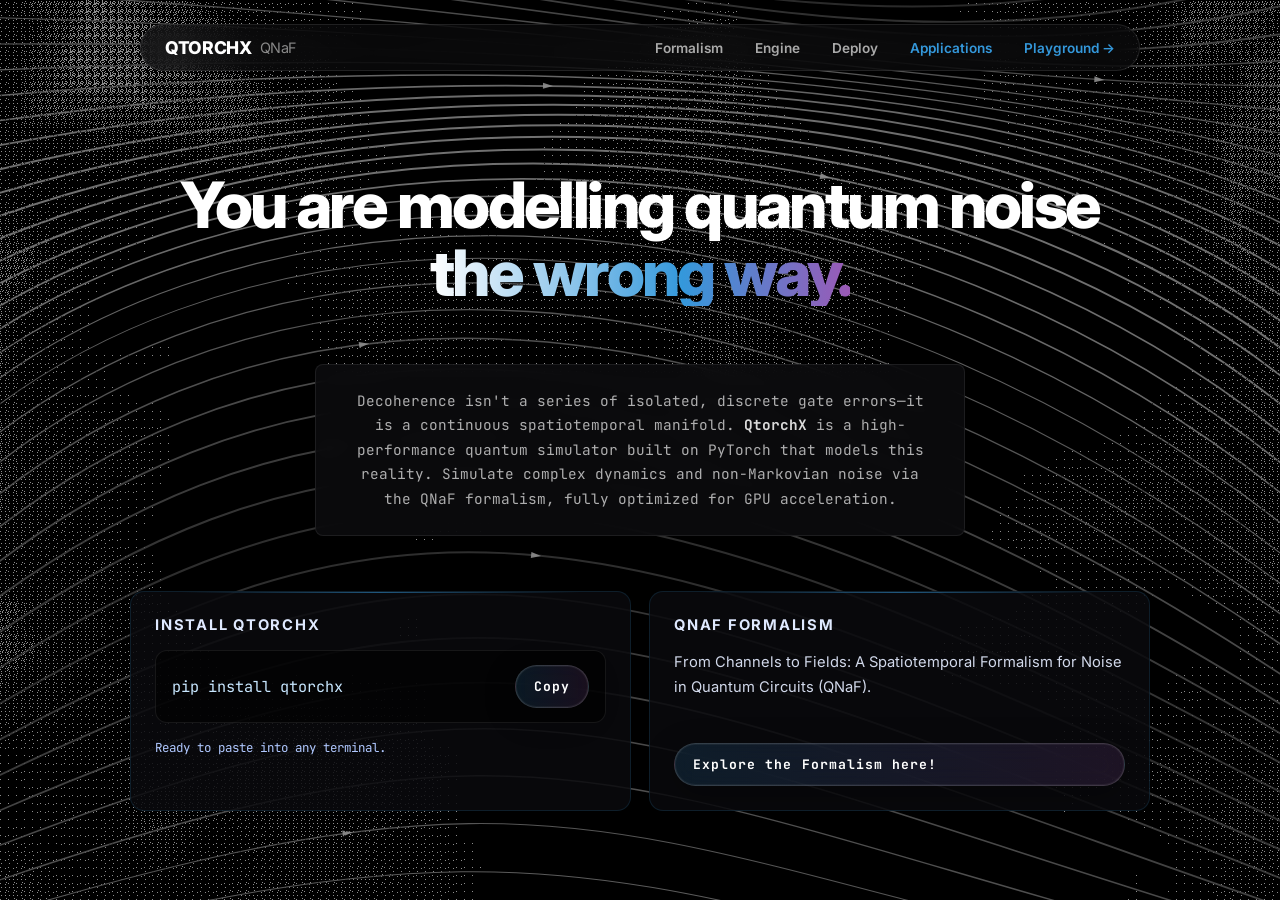
==== static/index.html @ f3872f62 "feat: add real-world applications page and link in navigation" ====
<!DOCTYPE html>
<html lang="en">
<head>
    <meta charset="UTF-8">
    <meta name="viewport" content="width=device-width, initial-scale=1.0">
    <title>QtorchX - The QNaF Engine</title>
    <link href="https://fonts.googleapis.com/css2?family=Inter:wght@400;600;800&family=JetBrains+Mono:wght@400;700&display=swap" rel="stylesheet">
    
    <style>
        *, *::before, *::after { box-sizing: border-box; }
 
        body, html {
            margin: 0; padding: 0;
            background: #000;
            overflow: hidden;
            font-family: 'Inter', sans-serif;
            color: #fff;
        }
 
        #smoke-canvas {
            position: fixed; top: 0; left: 0;
            width: 100vw; height: 100vh;
            z-index: 0; pointer-events: none;
        }
        #field-canvas {
            position: fixed; top: 0; left: 0;
            width: 100vw; height: 100vh;
            z-index: 1; pointer-events: none;
            mix-blend-mode: difference;
        }
        #bg-overlay {
            position: fixed; inset: 0;
            background: rgba(0, 0, 0, 0.45);
            z-index: 2; pointer-events: none;
        }

        /* ── NAVBAR ── */
        .nav-container {
            position: fixed; top: 24px; left: 50%; transform: translateX(-50%);
            z-index: 100; width: 90%; max-width: 1000px;
            display: flex; justify-content: space-between; align-items: center;
            background: rgba(10,10,12,0.6);
            backdrop-filter: blur(12px); -webkit-backdrop-filter: blur(12px);
            border: 1px solid rgba(255,255,255,0.1);
            padding: 12px 24px; border-radius: 50px;
        }
        .brand { font-weight: 800; font-size: 1.1rem; letter-spacing: -0.02em; display: flex; align-items: center; gap: 8px; }
        .brand span { font-weight: 400; color: #888; font-size: 0.9rem; }
        .nav-links { display: flex; gap: 32px; }
        .nav-links a { color: #aaa; text-decoration: none; font-size: 0.85rem; font-weight: 600; transition: color 0.2s; }
        .nav-links a:hover { color: #fff; }
 
        /* ── SNAP SCROLL ── */
        .snap-container {
            position: absolute; top: 0; left: 0;
            width: 100vw; height: 100vh;
            z-index: 10;
            overflow-y: scroll; overflow-x: hidden;
            scroll-snap-type: y mandatory;
            scroll-behavior: smooth;
        }
 
        /* Each section is a hard viewport box — nothing escapes */
        .section {
            width: 100vw;
            height: 100vh;
            scroll-snap-align: start;
            scroll-snap-stop: always;
            display: flex;
            flex-direction: column;
            justify-content: center;
            align-items: center;
            position: relative;
            background: transparent;
            overflow: hidden;
        }
 
        /* ── S1: HERO ── */
        .hero-title {
            font-size: clamp(2.5rem, 5vw, 5.5rem);
            padding: 82px 32px 18px;
            font-weight: 800; letter-spacing: -0.04em; line-height: 1.05;
            text-align: center; margin: 0; z-index: 2;
        }
        .inverse-text { color: #fff; mix-blend-mode: difference; }
        .gradient-text {
            background: linear-gradient(90deg, #fff 0%, #3498db 60%, #9b59b6 100%);
            -webkit-background-clip: text; -webkit-text-fill-color: transparent;
            display: inline-block;
        }
        .hero-subtext {
            font-family: 'JetBrains Mono', monospace;
            color: rgba(255,255,255,0.67);
            max-width: 650px; text-align: center; margin-top: 2.5rem;
            font-size: 0.9rem; line-height: 1.7; z-index: 2;
            background: rgba(12,12,15,0.85);
            backdrop-filter: blur(8px); -webkit-backdrop-filter: blur(8px);
            border: 1px solid rgba(255,255,255,0.08);
            padding: 24px 32px; border-radius: 8px;
        }
        .hero-subtext strong { color: rgba(255, 255, 255, 0.85); font-weight: 700; }

        .hero-grid {
            display: grid;
            grid-template-columns: repeat(2, minmax(0, 1fr));
            gap: 18px;
            width: min(100%, 1020px);
            margin-top: 2.5rem;
        }
        .hero-box {
            background: rgba(10,10,13,0.85);
            border: 1px solid rgba(52,152,219,0.15);
            border-radius: 14px;
            padding: 24px;
            display: flex;
            flex-direction: column;
            gap: 16px;
            min-height: 220px;
            position: relative;
            overflow: hidden;
            transition: border-color 0.4s ease;
        }
        .hero-box:hover {
            border-color: rgba(52,152,219,0.45);
        }
        .hero-box::before {
            content: '';
            position: absolute;
            top: 0; left: 10%; right: 10%; height: 1px;
            background: linear-gradient(90deg, transparent, rgba(52,152,219,0.55), transparent);
        }
        .hero-box-head {
            font-size: 0.92rem;
            font-weight: 700;
            letter-spacing: 0.12em;
            text-transform: uppercase;
            color: #dfe9ff;
            margin: 0;
        }
        .install-box {
            display: flex;
            align-items: center;
            justify-content: space-between;
            gap: 12px;
            background: rgba(0,0,0,0.55);
            border: 1px solid rgba(255,255,255,0.08);
            border-radius: 12px;
            padding: 14px 16px;
        }
        .install-code {
            font-family: 'JetBrains Mono', monospace;
            font-size: 0.95rem;
            color: #c8e7ff;
            overflow-x: auto;
            white-space: nowrap;
        }
        .copy-btn {
            /* The Purple to Blue Glass Base */
            background: linear-gradient(90deg, rgba(52, 152, 219, 0.15), rgba(155, 89, 182, 0.15));
            backdrop-filter: blur(12px);
            -webkit-backdrop-filter: blur(12px);
            
            /* The Glass Edges & Depth */
            border: 1px solid rgba(255, 255, 255, 0.15);
            box-shadow: 0 8px 32px 0 rgba(0, 0, 0, 0.3), inset 0 0 0 1px rgba(255, 255, 255, 0.05);

            /* Typography & Spacing (Kept from your original) */
            color: #fff;
            font-family: 'JetBrains Mono', monospace;
            font-size: 0.82rem;
            font-weight: 700;
            letter-spacing: 0.08em;
            padding: 12px 18px;
            border-radius: 999px;
            cursor: pointer;
            transition: all 0.3s ease; /* Changed to 'all' to animate the glow and border */
        }

        /* The Hover Glow-Up */
        .copy-btn:hover {
            background: linear-gradient(90deg, rgba(52, 152, 219, 0.25), rgba(155, 89, 182, 0.25));
            border-color: rgba(255, 255, 255, 0.3);
            box-shadow: 0 8px 32px 0 rgba(155, 89, 182, 0.2), inset 0 0 0 1px rgba(255, 255, 255, 0.1);
            transform: translateY(-2px);
        }
        
        /* Optional: Active/Click State */
        .copy-btn:active {
            transform: translateY(0px);
            background: linear-gradient(90deg, rgba(52, 152, 219, 0.3), rgba(155, 89, 182, 0.3));
        }
        .copy-feedback {
            font-family: 'JetBrains Mono', monospace;
            font-size: 0.78rem;
            color: #b0c8ff;
            margin: 0;
        }
        .pdf-card-desc {
            color: #d1d8ea;
            line-height: 1.75;
            font-size: 0.92rem;
            margin: 0;
            flex: 1;
        }
        .pdf-card-link {
            /* The Purple to Blue Glass Base */
            background: linear-gradient(90deg, rgba(52, 152, 219, 0.15), rgba(155, 89, 182, 0.15));
            backdrop-filter: blur(12px);
            -webkit-backdrop-filter: blur(12px);
            
            /* The Glass Edges & Depth */
            border: 1px solid rgba(255, 255, 255, 0.15);
            box-shadow: 0 8px 32px 0 rgba(0, 0, 0, 0.3), inset 0 0 0 1px rgba(255, 255, 255, 0.05);

            /* Typography & Spacing (Kept from your original) */
            color: #fff;
            font-family: 'JetBrains Mono', monospace;
            text-decoration: none;
            font-size: 0.82rem;
            font-weight: 700;
            letter-spacing: 0.08em;
            padding: 12px 18px;
            border-radius: 999px;
            cursor: pointer;
            transition: all 0.3s ease; /* Changed to 'all' to animate the glow and border */
        }

        /* The Hover Glow-Up */
        .pdf-card-link:hover {
            background: linear-gradient(90deg, rgba(52, 152, 219, 0.25), rgba(155, 89, 182, 0.25));
            border-color: rgba(255, 255, 255, 0.3);
            box-shadow: 0 8px 32px 0 rgba(155, 89, 182, 0.2), inset 0 0 0 1px rgba(255, 255, 255, 0.1);
            transform: translateY(-2px);
        }
        
        /* Optional: Active/Click State */
        .pdf-card-link:active {
            transform: translateY(0px);
            background: linear-gradient(90deg, rgba(52, 152, 219, 0.3), rgba(155, 89, 182, 0.3));
        }

        @media (max-width: 900px) {
            .hero-grid { grid-template-columns: 1fr; }
            .install-box { flex-direction: column; align-items: stretch; }
            .pdf-card-link{ width: 100%; }
        }

        /* ══════════════════════════════════════════
           S2 LAYOUT — the trick:
 
           .s2-inner fills the entire section height.
           padding-top clears the navbar.
           .arena uses flex:1 + min-height:0 so it
           absorbs all remaining space without ever
           pushing past the section boundary.
        ══════════════════════════════════════════ */
 
        .s2-inner {
            width: 100%;
            height: 100%;              /* fill the section */
            max-width: 1100px;
            padding: 82px 32px 18px;  /* top = navbar(72px) + gap */
 
            display: flex;
            flex-direction: column;
            align-items: center;
            min-height: 0;             /* allow inner flex children to compress */
            z-index: 2;
        }
 
        /* Header text — fixed, never grows */
        .s2-kicker {
            font-family: 'JetBrains Mono', monospace;
            font-size: 0.67rem; letter-spacing: 0.18em;
            text-transform: uppercase; color: #777;
            margin-bottom: 7px; text-align: center;
            flex-shrink: 0;
        }
        .s2-title {
            font-size: clamp(1.45rem, 2.5vw, 2.4rem);
            font-weight: 800; letter-spacing: -0.04em; line-height: 1.0;
            text-align: center; margin: 0 0 7px;
            flex-shrink: 0;
        }
        .s2-title .dim   { color: #fff; }
        .s2-title .accent {
            background: linear-gradient(90deg, #e74c3c, #c0392b);
            -webkit-background-clip: text; -webkit-text-fill-color: transparent;
        }
        .s2-sub {
            font-family: 'JetBrains Mono', monospace;
            font-size: 0.73rem; color: #bbb;
            max-width: 500px; line-height: 1.6;
            text-align: center; margin-bottom: 10px;
            flex-shrink: 0;
        }
        .s2-sub strong { color: #ccc; }
 
        .s2-divider {
            width: 1px; height: 16px;
            background: linear-gradient(to bottom, transparent, #2a2a2a, transparent);
            margin-bottom: 10px;
            flex-shrink: 0;
        }
 
        /* Arena absorbs all remaining vertical space */
        .arena {
            display: grid;
            grid-template-columns: 1fr 42px 1fr;
            width: 100%;
            flex: 1;        /* grow to fill */
            min-height: 0;  /* shrink below content if needed */
            align-items: stretch;
        }
 
        /* Cards fill arena height, clip internally */
        .card {
            border-radius: 14px;
            padding: 18px 22px 16px;
            display: flex;
            flex-direction: column;
            position: relative;
            overflow: hidden;
            min-height: 0;
            background: rgba(10,10,13,0.85);
            transition: border-color 0.4s ease;
        }
        .card::before {
            content: '';
            position: absolute;
            top: 0; left: 10%; right: 10%; height: 1px;
        }
        .card-legacy { border: 1px solid rgba(231,76,60,0.15); }
        .card-legacy::before { background: linear-gradient(90deg,transparent,rgba(231,76,60,0.5),transparent); }
        .card-legacy:hover { border-color: rgba(231,76,60,0.4); }
        .card-qtorch { border: 1px solid rgba(52,152,219,0.15); }
        .card-qtorch::before { background: linear-gradient(90deg,transparent,rgba(52,152,219,0.55),transparent); }
        .card-qtorch:hover { border-color: rgba(52,152,219,0.45); }
 
        .card-tag {
            font-family: 'JetBrains Mono', monospace;
            font-size: 0.62rem; letter-spacing: 0.14em;
            text-transform: uppercase; margin-bottom: 5px;
            flex-shrink: 0;
        }
        .tag-red  { color: #e74c3c; }
        .tag-blue { color: #3498db; }
 
        .card-title {
            font-size: 1.2rem; font-weight: 700;
            letter-spacing: -0.03em; line-height: 1.1;
            margin-bottom: 8px;
            flex-shrink: 0;
        }
        .title-red {
            background: linear-gradient(110deg, #fff 0%, #e74c3c 55%, #90160a 100%);
            -webkit-background-clip: text; -webkit-text-fill-color: transparent; display: block;
        }
        .title-blue {
            background: linear-gradient(110deg, #fff 0%, #3498db 55%, #9b59b6 100%);
            -webkit-background-clip: text; -webkit-text-fill-color: transparent; display: block;
        }
 
        /* Description: grows to push vis to bottom, clips rather than overflows card */
        .card-desc {
            font-size: 0.79rem; color: #999; line-height: 1.65;
            margin-bottom: 12px;
            flex: 1;
            min-height: 0;
            overflow: hidden;
        }
        .card-desc strong { color: #ccc; font-weight: 600; }
 
        /* Vis stage: always 108px, never grows */
        .vis-stage {
            position: relative;
            width: 100%; height: 108px;
            background: #050507;
            border: 1px solid rgba(255,255,255,0.06);
            border-radius: 8px;
            overflow: hidden;
            flex-shrink: 0;
        }
 
        /* Gate viz */
        .gate-track {
            position: absolute; top: 50%; left: 0; right: 0;
            height: 1px; background: rgba(255,255,255,0.1);
            transform: translateY(-50%);
        }
        .gate-row { position: absolute; inset: 0; display: flex; align-items: center; }
        .gate-group {
            flex: 1; display: flex; align-items: center;
            justify-content: center; position: relative; height: 100%;
        }
        .gate-sq {
            width: 16px; height: 16px;
            border: 1px solid rgba(255,255,255,0.15); border-radius: 3px;
            position: absolute; top: 50%; transform: translateY(-50%);
            display: flex; align-items: center; justify-content: center;
        }
        .gate-sq span {
            font-family: 'JetBrains Mono', monospace;
            font-size: 7px; color: rgba(255,255,255,0.3);
        }
        .noise-spike {
            position: absolute; width: 2px; border-radius: 1px;
            background: #e74c3c; top: 50%; left: 50%;
            transform: translateX(-50%) translateY(-50%);
            opacity: 0; height: 0;
        }
        .error-burst {
            position: absolute; width: 32px; height: 32px;
            border-radius: 50%; border: 1px solid rgba(231,76,60,0.65);
            top: 50%; left: 50%;
            transform: translate(-50%,-50%) scale(0); opacity: 0;
        }
        .vis-label {
            position: absolute; bottom: 7px; right: 9px;
            font-family: 'JetBrains Mono', monospace;
            font-size: 0.6rem; letter-spacing: 0.08em;
        }
        .vis-label-red  { color: rgba(231,76,60,0.4); }
        .vis-label-blue { color: rgba(52,152,219,0.45); }
        #phi-canvas { position: absolute; inset: 0; width: 100%; height: 100%; }
 
        /* VS column */
        .vs-col {
            display: flex; flex-direction: column;
            align-items: center; justify-content: center;
            gap: 12px; padding: 0 4px;
        }
        .vs-line {
            width: 1px; flex: 1;
            background: linear-gradient(to bottom,transparent,#222 30%,#222 70%,transparent);
        }
        .vs-badge {
            font-family: 'JetBrains Mono', monospace;
            font-size: 0.58rem; color: #323232; letter-spacing: 0.1em;
            writing-mode: vertical-lr; transform: rotate(180deg);
        }
 
        /* Stat row — fixed, shrinks nothing above it */
        .stat-row {
            display: grid; grid-template-columns: repeat(3,1fr);
            gap: 9px; width: 100%; margin-top: 9px;
            flex-shrink: 0;
        }
        .stat-card {
            background: rgba(10,10,13,0.55);
            border: 1px solid rgba(255,255,255,0.05);
            border-radius: 10px; padding: 11px 14px;
            display: flex; flex-direction: column; gap: 3px;
            transition: border-color 0.3s;
        }
        .stat-card:hover { border-color: rgba(255,255,255,0.1); }
        .stat-label {
            font-family: 'JetBrains Mono', monospace;
            font-size: 0.58rem; letter-spacing: 0.1em;
            color: #aaa; text-transform: uppercase;
        }
        .stat-value {
            font-size: 0.95rem; font-weight: 800; letter-spacing: -0.03em;
            background: linear-gradient(90deg,#fff 0%,#3498db 100%);
            -webkit-background-clip: text; -webkit-text-fill-color: transparent;
        }
        .stat-note { font-size: 0.68rem; color: #bbb; line-height: 1.45; }
 
        /* ── S3 / S4 SHARED INNER ── */
        .s3-inner, .s4-inner {
            width: 100%; height: 100%; max-width: 1100px;
            padding: 82px 32px 18px;
            display: flex; flex-direction: column; align-items: center;
            min-height: 0; z-index: 2;
        }

        /* ── S3: CHANNEL GRID ── */
        .channel-grid {
            display: grid; grid-template-columns: repeat(3,1fr);
            gap: 8px; width: 100%; flex: 1; min-height: 0; align-items: stretch;
        }
        .ch-card {
            border-radius: 12px; padding: 14px 16px;
            display: flex; flex-direction: column;
            position: relative; overflow: hidden; min-height: 0;
            background: rgba(10,10,13,0.85); transition: border-color 0.35s;
        }
        .ch-card::before {
            content: ''; position: absolute;
            top: 0; left: 10%; right: 10%; height: 1px;
        }
        .ch-0 { border: 1px solid rgba(52,152,219,0.18); }
        .ch-0::before { background: linear-gradient(90deg,transparent,rgba(52,152,219,0.5),transparent); }
        .ch-0:hover { border-color: rgba(52,152,219,0.4); }
        .ch-1 { border: 1px solid rgba(52,152,219,0.1); }
        .ch-1::before { background: linear-gradient(90deg,transparent,rgba(52,152,219,0.25),transparent); }
        .ch-1:hover { border-color: rgba(52,152,219,0.28); }
        .ch-2 { border: 1px solid rgba(231,76,60,0.15); }
        .ch-2::before { background: linear-gradient(90deg,transparent,rgba(231,76,60,0.4),transparent); }
        .ch-2:hover { border-color: rgba(231,76,60,0.38); }
        .ch-3 { border: 1px solid rgba(155,89,182,0.15); }
        .ch-3::before { background: linear-gradient(90deg,transparent,rgba(155,89,182,0.4),transparent); }
        .ch-3:hover { border-color: rgba(155,89,182,0.38); }
        .ch-4 { border: 1px solid rgba(46,204,113,0.12); }
        .ch-4::before { background: linear-gradient(90deg,transparent,rgba(46,204,113,0.35),transparent); }
        .ch-4:hover { border-color: rgba(46,204,113,0.32); }
        .ch-5 { border: 1px solid rgba(255,255,255,0.07); }
        .ch-5::before { background: linear-gradient(90deg,transparent,rgba(255,255,255,0.15),transparent); }
        .ch-5:hover { border-color: rgba(255,255,255,0.14); }

        .ch-idx {
            font-family: 'JetBrains Mono', monospace;
            font-size: 0.58rem; letter-spacing: 0.1em;
            text-transform: uppercase; margin-bottom: 4px; flex-shrink: 0;
        }
        .ch-name {
            font-size: 1.0rem; font-weight: 700;
            letter-spacing: -0.03em; line-height: 1.1;
            margin-bottom: 5px; flex-shrink: 0;
        }
        .ch-eq {
            font-family: 'JetBrains Mono', monospace;
            font-size: 0.62rem; color: #bbb; margin-bottom: 6px; flex-shrink: 0;
        }
        .ch-desc {
            font-size: 0.72rem; color: #999; line-height: 1.6;
            flex: 1; min-height: 0; overflow: hidden;
        }
        .ch-desc strong { color: #ccc; }

        /* ── S4: DEPLOY SPLIT ── */
        .deploy-split {
            display: grid; grid-template-columns: 1fr 1fr;
            gap: 10px; width: 100%; flex: 1; min-height: 0;
        }
        .deploy-card {
            border-radius: 14px; padding: 18px 22px 16px;
            display: flex; flex-direction: column;
            position: relative; overflow: hidden; min-height: 0;
            background: rgba(10,10,13,0.85);
        }
        .deploy-card::before {
            content: ''; position: absolute;
            top: 0; left: 10%; right: 10%; height: 1px;
        }
        .deploy-card-code { border: 1px solid rgba(52,152,219,0.15); }
        .deploy-card-code::before { background: linear-gradient(90deg,transparent,rgba(52,152,219,0.5),transparent); }
        .deploy-card-bench { border: 1px solid rgba(155,89,182,0.15); }
        .deploy-card-bench::before { background: linear-gradient(90deg,transparent,rgba(155,89,182,0.45),transparent); }

        .code-pre {
            flex: 1; min-height: 0; overflow-y: auto;
            background: rgba(0,0,0,0.55);
            border: 1px solid rgba(255,255,255,0.06);
            border-radius: 8px; margin: 0;
            font-family: 'JetBrains Mono', monospace;
            font-size: 0.68rem; line-height: 1.85;
            padding: 12px 16px; color: #aaa;
            scrollbar-width: thin; scrollbar-color: #222 transparent;
        }
        .c-kw  { color: #e74c3c; }
        .c-fn  { color: #3498db; }
        .c-str { color: #2ecc71; }
        .c-cmt { color: #666; font-style: italic; }
        .c-num { color: #9b59b6; }

        .bench-table {
            flex: 1; min-height: 0; overflow: hidden;
            display: flex; flex-direction: column; gap: 0;
        }
        .bench-header, .bench-row {
            display: grid;
            grid-template-columns: 1.4fr 0.9fr 0.9fr 0.9fr;
            padding: 6px 2px; align-items: center;
        }
        .bench-header { border-bottom: 1px solid rgba(255,255,255,0.1); margin-bottom: 2px; }
        .bench-header span {
            font-family: 'JetBrains Mono', monospace;
            font-size: 0.56rem; color: #777;
            letter-spacing: 0.08em; text-transform: uppercase;
        }
        .bench-row { border-bottom: 1px solid rgba(255,255,255,0.04); }
        .bench-row span { font-family: 'JetBrains Mono', monospace; font-size: 0.7rem; color: #888; }
        .bench-row .bcircuit { color: #888; font-weight: 700; }
        .bench-row .bpass { color: #2ecc71; }
        .bench-row .bfail { color: #e74c3c; }
        .bench-row .tvdpass { color: #3498db; }
        .bench-row .tvdfail { color: #e74c3c; }
        .bench-note {
            font-family: 'JetBrains Mono', monospace;
            font-size: 0.62rem; color: #666; margin-top: 6px; line-height: 1.6; flex-shrink: 0;
        }
        .bench-note strong { color: #999; }

        .stat-card-cta {
            background: rgba(52,152,219,0.06) !important;
            border: 1px solid rgba(52,152,219,0.2) !important;
            text-decoration: none; cursor: pointer;
        }
        .stat-card-cta:hover {
            border-color: rgba(52,152,219,0.45) !important;
            background: rgba(52,152,219,0.12) !important;
        }
        .stat-arrow {
            font-size: 0.95rem; font-weight: 800; letter-spacing: -0.03em; color: #3498db;
        }

        /* Keyframes */
        @keyframes spikeAnim {
            0%   { opacity:0; height:0; }
            10%  { opacity:1; height:34px; }
            35%  { opacity:.8; height:26px; }
            55%  { opacity:1; height:38px; }
            70%  { opacity:0; height:0; }
            100% { opacity:0; }
        }
        @keyframes burstAnim {
            0%   { opacity:0; transform:translate(-50%,-50%) scale(0); }
            20%  { opacity:.85; transform:translate(-50%,-50%) scale(1); }
            70%  { opacity:0; transform:translate(-50%,-50%) scale(2.2); }
            100% { opacity:0; transform:translate(-50%,-50%) scale(2.2); }
        }
    </style>
</head>
<body>

    <canvas id="smoke-canvas"></canvas>
    <canvas id="field-canvas"></canvas>
    <div id="bg-overlay"></div>

    <div class="nav-container">
        <div class="brand">QTORCHX <span>QNaF</span></div>
        <div class="nav-links">
            <a href="#formalism">Formalism</a>
            <a href="#engine">Engine</a>
            <a href="#deploy">Deploy</a>
            <a href="real-world-applications.html" style="color:#3498db;">Applications</a>
            <a href="playground.html" style="color:#3498db;">Playground →</a>
        </div>
    </div>

    <div class="snap-container" id="scroll-container">
        
        <!-- ══ SECTION 1: HERO ══ -->
        <section class="section" id="hero">
            <h1 class="hero-title">
                <span class="inverse-text">You are modelling quantum noise</span><br>
                <span class="gradient-text">the wrong way.</span>
            </h1>
            <p class="hero-subtext">
    Decoherence isn't a series of isolated, discrete gate errors—it is a continuous spatiotemporal manifold. <strong>QtorchX</strong> is a high-performance quantum simulator built on PyTorch that models this reality. Simulate complex dynamics and non-Markovian noise via the QNaF formalism, fully optimized for GPU acceleration.
</p>
            <div class="hero-grid">
                <div class="hero-box">
                    <p class="hero-box-head">Install QtorchX</p>
                    <div class="install-box">
                        <code class="install-code" id="install-command">pip install qtorchx</code>
                        <button type="button" class="copy-btn" id="copy-install">Copy</button>
                    </div>
                    <p class="copy-feedback" id="copy-feedback">Ready to paste into any terminal.</p>
                </div>
                <div class="hero-box">
                    <p class="hero-box-head">QNaF Formalism</p>
                    <p class="pdf-card-desc">From Channels to Fields: A Spatiotemporal Formalism for Noise in Quantum Circuits (QNaF).</p>
                    <a class="pdf-card-link" href="https://zenodo.org/records/19184276" target="_blank" rel="noreferrer noopener">Explore the Formalism here!</a></div>
            </div>
        </section>

        <!-- ══ SECTION 2: REIMAGINED ══ -->
        <section class="section" id="formalism">
            <div class="s2-inner">
                <h2 class="s2-title">
                    <span class="dim">The limits of</span>
                    <span class="accent"> Discrete Injection.</span>
                </h2>
                <p class="s2-sub">
                    Standard engines treat decoherence as isolated gate errors.<br>
                    Real hardware experiences <strong>continuous, spatially-correlated noise</strong>.
                </p>

                <div class="s2-divider"></div>

                <div class="arena">

                    <!-- LEFT: Legacy -->
                    <div class="card card-legacy">
                        <p class="card-tag tag-red">Standard Model — IBM / Cirq</p>
                        <h3 class="card-title title-red">Markovian<br>Overlays</h3>
                        <p class="card-desc">
                            Noise is injected as <strong>discrete Gaussian depolarizing channels</strong> after gate execution.
                            Qubits are assumed independent — real spatial crosstalk and memory effects go unmodeled.
                            Each error event is a random, atomistic jolt, disconnected from its neighbors.
                        </p>
                        <div class="vis-stage" id="vis-legacy">
                            <div class="gate-track"></div>
                            <div class="gate-row" id="gate-row"></div>
                            <p class="vis-label vis-label-red">P(ε) ~ 𝒩(0, σ²)</p>
                        </div>
                    </div>

                    <!-- CENTER: VS -->
                    <div class="vs-col">
                        <div class="vs-line"></div>
                        <span class="vs-badge">VS</span>
                        <div class="vs-line"></div>
                    </div>

                    <!-- RIGHT: QtorchX -->
                    <div class="card card-qtorch">
                        <p class="card-tag tag-blue">QtorchX Formalism — QNaF</p>
                        <h3 class="card-title"><span class="title-blue">Spatiotemporal<br>Φ-Fields</span></h3>
                        <p class="card-desc">
                            QNaF maps the circuit into a <strong>continuous differentiable latent field Φ(x,t)</strong>.
                            Noise propagates fluidly across the tensor network via GPU-accelerated SDEs, naturally
                            modeling non-Markovian memory and spatially correlated cross-qubit errors.
                        </p>
                        <div class="vis-stage" id="vis-qtorch">
                            <canvas id="phi-canvas"></canvas>
                            <p class="vis-label vis-label-blue">Φ(x,t) ∈ ℝᵈ — SDE</p>
                        </div>
                    </div>

                </div><!-- /arena -->

                <!-- Stat row -->
                <div class="stat-row">
                    <div class="stat-card">
                        <p class="stat-label">Noise Correlation</p>
                        <p class="stat-value">Spatial</p>
                        <p class="stat-note">Cross-qubit interactions propagate via field topology, not Lindblad operators.</p>
                    </div>
                    <div class="stat-card">
                        <p class="stat-label">Memory Horizon</p>
                        <p class="stat-value">Non-Markovian</p>
                        <p class="stat-note">Historical bath states influence future evolution — no memoryless assumption.</p>
                    </div>
                    <div class="stat-card">
                        <p class="stat-label">Differentiability</p>
                        <p class="stat-value">End-to-End</p>
                        <p class="stat-note">Φ-field is fully differentiable — gradients flow through noise during training.</p>
                    </div>
                </div>

            </div>
        </section>

        <!-- ══ SECTION 3: ENGINE ══ -->
        <section class="section" id="engine">
            <div class="s3-inner">
<h2 class="s2-title">
    <span class="dim">The Φ-Field</span>
    <span style="background:linear-gradient(90deg,#3498db,#9b59b6);-webkit-background-clip:text;-webkit-text-fill-color:transparent;display:inline-block;"> Manifold.</span>
</h2>
<p class="s2-sub">
    QNaF decomposes decoherence into <strong>six coupled latent channels</strong> Φ ∈ ℝ⁶, each encoding a distinct physical mechanism. Field activity percentages from empirical decomposition.
</p>

<div class="s2-divider"></div>

<div class="channel-grid">

    <!-- Φ₁ — Memory (dominant: 59.7%) -->
    <div class="ch-card ch-0" style="border-color:rgba(52,152,219,0.3);">
        <div style="display:flex;justify-content:space-between;align-items:center;margin-bottom:4px;">
            <p class="ch-idx tag-blue" style="margin:0;">Φ₀ — Memory</p>
            <span style="font-family:'JetBrains Mono',monospace;font-size:0.6rem;color:#3498db;background:rgba(52,152,219,0.1);border:1px solid rgba(52,152,219,0.25);padding:2px 7px;border-radius:99px;">59.7%</span>
        </div>
        <div style="height:2px;background:rgba(255,255,255,0.06);border-radius:1px;margin-bottom:8px;flex-shrink:0;">
            <div style="height:100%;width:59.7%;background:linear-gradient(90deg,#3498db,#9b59b6);border-radius:1px;"></div>
        </div>
        <h3 class="ch-name"><span style="background:linear-gradient(110deg,#fff 0%,#3498db 80%);-webkit-background-clip:text;-webkit-text-fill-color:transparent;">Non-Markovian<br>Persistence</span></h3>
        <p class="ch-eq">Each qubit carries forward a decaying fraction of its own noise history into the next timestep.</p>
    </div>

    <!-- Φ₂ — Spatial Diffusion (16.5%) -->
    <div class="ch-card ch-1">
        <div style="display:flex;justify-content:space-between;align-items:center;margin-bottom:4px;">
            <p class="ch-idx tag-blue" style="margin:0;">Φ₁ — Diffusion</p>
            <span style="font-family:'JetBrains Mono',monospace;font-size:0.6rem;color:#3498db;background:rgba(52,152,219,0.07);border:1px solid rgba(52,152,219,0.18);padding:2px 7px;border-radius:99px;">16.5%</span>
        </div>
        <div style="height:2px;background:rgba(255,255,255,0.06);border-radius:1px;margin-bottom:8px;flex-shrink:0;">
            <div style="height:100%;width:16.5%;background:linear-gradient(90deg,#3498db,#5dade2);border-radius:1px;"></div>
        </div>
        <h3 class="ch-name"><span style="background:linear-gradient(110deg,#fff 0%,#3498db 80%);-webkit-background-clip:text;-webkit-text-fill-color:transparent;">Spatial<br>Diffusion</span></h3>
        <p class="ch-eq">High field activity on one qubit leaks into its neighbours through the hardware coupling graph.</p> </div>

    <!-- Φ₃ — Disturbance Propagation (13.6%) -->
    <div class="ch-card ch-2">
        <div style="display:flex;justify-content:space-between;align-items:center;margin-bottom:4px;">
            <p class="ch-idx tag-red" style="margin:0;">Φ₂ — Disturbance</p>
            <span style="font-family:'JetBrains Mono',monospace;font-size:0.6rem;color:#e74c3c;background:rgba(231,76,60,0.07);border:1px solid rgba(231,76,60,0.2);padding:2px 7px;border-radius:99px;">13.6%</span>
        </div>
        <div style="height:2px;background:rgba(255,255,255,0.06);border-radius:1px;margin-bottom:8px;flex-shrink:0;">
            <div style="height:100%;width:13.6%;background:linear-gradient(90deg,#e74c3c,#c0392b);border-radius:1px;"></div>
        </div>
        <h3 class="ch-name"><span style="background:linear-gradient(110deg,#fff 0%,#e74c3c 80%);-webkit-background-clip:text;-webkit-text-fill-color:transparent;">Disturbance<br>Propagation</span></h3>
        <p class="ch-eq">Each OP injects a burst proportional to its op cost, a Toffoli hits 8× harder than a H gate.</p></div>

    <!-- Φ₄ — Nonlocal Bleed (0.1%) -->
    <div class="ch-card ch-3">
        <div style="display:flex;justify-content:space-between;align-items:center;margin-bottom:4px;">
            <p class="ch-idx" style="color:#9b59b6;font-family:'JetBrains Mono',monospace;font-size:0.58rem;letter-spacing:0.1em;text-transform:uppercase;margin:0;">Φ₃ — Nonlocal Bleed</p>
            <span style="font-family:'JetBrains Mono',monospace;font-size:0.6rem;color:#9b59b6;background:rgba(155,89,182,0.07);border:1px solid rgba(155,89,182,0.2);padding:2px 7px;border-radius:99px;">0.1%</span>
        </div>
        <div style="height:2px;background:rgba(255,255,255,0.06);border-radius:1px;margin-bottom:8px;flex-shrink:0;">
            <div style="height:100%;width:0.1%;background:#9b59b6;border-radius:1px;min-width:3px;"></div>
        </div>
        <h3 class="ch-name"><span style="background:linear-gradient(110deg,#fff 0%,#9b59b6 80%);-webkit-background-clip:text;-webkit-text-fill-color:transparent;">Long-Range<br>Coupling</span></h3>
        <p class="ch-eq">Correlations reach across the device even without a direct gate connection, fading with graph distance.</p></div>

    <!-- Φ₅ — Nonlinear Saturation (4.8%) -->
    <div class="ch-card ch-4">
        <div style="display:flex;justify-content:space-between;align-items:center;margin-bottom:4px;">
            <p class="ch-idx" style="color:#2ecc71;font-family:'JetBrains Mono',monospace;font-size:0.58rem;letter-spacing:0.1em;text-transform:uppercase;margin:0;">Φ₄ — Saturation</p>
            <span style="font-family:'JetBrains Mono',monospace;font-size:0.6rem;color:#2ecc71;background:rgba(46,204,113,0.07);border:1px solid rgba(46,204,113,0.2);padding:2px 7px;border-radius:99px;">4.8%</span>
        </div>
        <div style="height:2px;background:rgba(255,255,255,0.06);border-radius:1px;margin-bottom:8px;flex-shrink:0;">
            <div style="height:100%;width:4.8%;background:linear-gradient(90deg,#2ecc71,#27ae60);border-radius:1px;"></div>
        </div>
        <h3 class="ch-name"><span style="background:linear-gradient(110deg,#fff 0%,#2ecc71 80%);-webkit-background-clip:text;-webkit-text-fill-color:transparent;">Nonlinear<br>Saturation</span></h3>
        <p class="ch-eq">A fully decohered qubit can't get worse, tanh clamps the energy so noise never diverges.</p></div>

    <!-- Φ₆ — Stochastic Kicks (5.4%) -->
    <div class="ch-card ch-5">
        <div style="display:flex;justify-content:space-between;align-items:center;margin-bottom:4px;">
            <p class="ch-idx" style="color:#555;font-family:'JetBrains Mono',monospace;font-size:0.58rem;letter-spacing:0.1em;text-transform:uppercase;margin:0;">Φ₅ — Stochastic</p>
            <span style="font-family:'JetBrains Mono',monospace;font-size:0.6rem;color:#888;background:rgba(255,255,255,0.04);border:1px solid rgba(255,255,255,0.1);padding:2px 7px;border-radius:99px;">5.4%</span>
        </div>
        <div style="height:2px;background:rgba(255,255,255,0.06);border-radius:1px;margin-bottom:8px;flex-shrink:0;">
            <div style="height:100%;width:5.4%;background:linear-gradient(90deg,#888,#555);border-radius:1px;"></div>
        </div>
        <h3 class="ch-name"><span style="background:linear-gradient(110deg,#fff 0%,#888 80%);-webkit-background-clip:text;-webkit-text-fill-color:transparent;">Stochastic<br>Kicks</span></h3>
        <p class="ch-eq">Random kicks that hit on active qubits than idle, pulse imperfections and noise never switched off.</p></div>

</div><!-- /channel-grid -->

<div class="stat-row">
    <div class="stat-card">
        <p class="stat-label">Full Update Rule</p>
        <p class="stat-value" style="font-size:0.72rem;">Reaction Diffusion Function </p>
        <p class="stat-note">Φᵢ(t+1) = tanh[(α−λ)Φ + λΦ(eq) + βΣK·Φⱼ + γG + μM + ρH + ση]</p>
    </div>
    <div class="stat-card">
        <p class="stat-label">Circuit-Adaptive Weighting</p>
        <p class="stat-value" style="font-size:0.72rem;">Coherent Digital Fingerprint</p>
        <p class="stat-note">Same W matrix: Memory 60.2% on Teleportation → Disturbance 57.2% on QFT. Field self-reorganises from gate topology alone.</p>
    </div>
    <div class="stat-card">
        <p class="stat-label">Decoherence Map</p>
        <p class="stat-value">Converting Phi Field into Actual Noise</p>
        <p class="stat-note">softmax(WΦ+b). Pauli hierarchy stable across circuits: Z≈65%, X≈22%, Y≈13%.</p>
    </div>
</div>
            </div>
        </section>

        <!-- ══ SECTION 4: DEPLOY ══ -->
        <section class="section" id="deploy">
            <div class="s4-inner">

                <p class="s2-kicker">Benchmarks & Integration / Section 04</p>
                <h2 class="s2-title">
                    <span class="dim">From Field to</span>
                    <span style="background:linear-gradient(90deg,#9b59b6,#3498db);-webkit-background-clip:text;-webkit-text-fill-color:transparent;display:inline-block;"> Circuit.</span>
                </h2>
                <p class="s2-sub">
                    Drop-in PyTorch API. Validated against <strong>Qiskit Aer</strong> on Bell, GHZ, and QFT benchmarks.
                </p>

                <div class="s2-divider"></div>

                <div class="deploy-split">

                    <!-- LEFT: Code -->
                    <div class="deploy-card deploy-card-code">
    <p class="card-tag tag-blue" style="flex-shrink:0;margin-bottom:8px;">Python API</p>
    <pre class="code-pre"><span class="c-cmt"># 1. Build the circuit topology</span>
<span class="c-kw">import</span> torch
<span class="c-kw">from</span> qtorchx.core.primitives <span class="c-kw">import</span> <span class="c-fn">Circuit</span>, <span class="c-fn">Gate</span>
<span class="c-kw">from</span> qtorchx.noise.qnaf <span class="c-kw">import</span> <span class="c-fn">PhiManifoldExtractor</span>
<span class="c-kw">from</span> qtorchx.core.backend <span class="c-kw">import</span> <span class="c-fn">QtorchBackend</span>

circuit = <span class="c-fn">Circuit</span>(num_qubits=<span class="c-num">128</span>)
circuit.<span class="c-fn">add</span>(<span class="c-fn">Gate</span>(<span class="c-str">"H"</span>, qubits=[<span class="c-num">0</span>], t=<span class="c-num">0</span>))
circuit.<span class="c-fn">add</span>(<span class="c-fn">Gate</span>(<span class="c-str">"CNOT"</span>, qubits=[<span class="c-num">0</span>, <span class="c-num">1</span>], t=<span class="c-num">1</span>))

<span class="c-cmt"># 2. Define a Learnable Decoherence Map (DPM)</span>
<span class="c-cmt"># Maps the 6D latent Φ-field to Pauli error probabilities.</span>
DPM = torch.<span class="c-fn">randn</span>(<span class="c-num">3</span>, <span class="c-num">6</span>, device=<span class="c-str">"cuda"</span>, requires_grad=<span class="c-kw">True</span>)
BPO = torch.<span class="c-fn">zeros</span>(<span class="c-num">3</span>, device=<span class="c-str">"cuda"</span>, requires_grad=<span class="c-kw">True</span>)

<span class="c-cmt"># 3. Extract the Continuous Spatiotemporal Φ-Field</span>
extractor = <span class="c-fn">PhiManifoldExtractor</span>(circuit, DPM, BPO, device=<span class="c-str">"cuda"</span>)
phi_manifold = extractor.<span class="c-fn">GetManifold</span>()  <span class="c-cmt"># Shape: (6, 128, T)</span>
noisy_circuit = extractor.<span class="c-fn">annotate_circuit</span>()

<span class="c-cmt"># 4. Execute GPU-Accelerated Simulation</span>
backend = <span class="c-fn">QtorchBackend</span>(circuit=noisy_circuit, simulate_with_noise=<span class="c-kw">True</span>)
statevector = backend.<span class="c-fn">get_final_statevector</span>()

<span class="c-cmt"># 5. Gradients flow natively through the noise manifold!</span>
loss = <span class="c-fn">compute_fidelity</span>(statevector, target_state)
loss.<span class="c-fn">backward</span>()

<span class="c-fn">print</span>(<span class="c-str">f"∇ DPM gradients computed: {</span>DPM.grad <span class="c-kw">is not None</span><span class="c-str">}"</span>)</pre>
</div>

                    <!-- RIGHT: Benchmarks -->
                    <div class="deploy-card deploy-card-bench">
                        <p class="card-tag" style="color:#9b59b6;flex-shrink:0;margin-bottom:8px;font-family:'JetBrains Mono',monospace;font-size:0.62rem;letter-spacing:0.14em;text-transform:uppercase;">Benchmark Results vs Qiskit Aer</p>
                        <div class="bench-table">
                            <div class="bench-header">
                                <span>Circuit</span>
                                <span>F(QNaF)</span>
                                <span>F(Aer)</span>
                                <span>TVD</span>
                            </div>
                            <div class="bench-row">
                                <span class="bcircuit">Bell (2Q)</span>
                                <span class="bpass">0.9980</span>
                                <span>0.9941</span>
                                <span class="tvdpass">0.0095 ✓</span>
                            </div>
                            <div class="bench-row">
                                <span class="bcircuit">GHZ (3Q)</span>
                                <span class="bpass">0.9974</span>
                                <span>0.9867</span>
                                <span class="tvdpass">0.0214 ✓</span>
                            </div>
                            <div class="bench-row">
                                <span class="bcircuit">3Q-QFT</span>
                                <span class="bpass">0.9999</span>
                                <span>0.9997</span>
                                <span class="tvdpass">0.0272 ✓</span>
                            </div>
                            <div class="bench-row">
                                <span class="bcircuit">Deep Rand</span>
                                <span class="bfail">0.8917</span>
                                <span>0.9952</span>
                                <span class="tvdfail">0.2684 ✗</span>
                            </div>
                            <p class="bench-note">TVD threshold: <strong>0.03</strong>. Deep Random requires per-device calibration of σᵢ noise weights.</p>
                        </div>
                    </div>

                </div><!-- /deploy-split -->

                <div class="stat-row">
                    <div class="stat-card">
                        <p class="stat-label">Bell Fidelity</p>
                        <p class="stat-value">99.80%</p>
                        <p class="stat-note">+0.39pp over Aer baseline. Non-Markovian correlation captured in Φ₁ memory channel.</p>
                    </div>
                    <div class="stat-card">
                        <p class="stat-label">Pauli Hierarchy</p>
                        <p class="stat-value">Z ≈ 65%</p>
                        <p class="stat-note">DPM output: Z:65% / X:22% / Y:13% — matches hardware characterization data.</p>
                    </div>
                    <a href="playground.html" class="stat-card stat-card-cta">
                        <p class="stat-label">Interactive Playground</p>
                        <p class="stat-arrow">Launch Engine →</p>
                        <p class="stat-note">Build circuits, enable QNaF noise, inspect the live Φ-field.</p>
                    </a>
                </div>

            </div>
        </section>

    </div><!-- /snap-container -->


    <!-- WebGL shader source -->
    <script type="x-shader/x-fragment" id="fs">
        precision highp float;
        uniform float u_time;
        uniform vec2 u_resolution;
        float random (in vec2 _st) { return fract(sin(dot(_st.xy, vec2(12.9898,78.233))) * 43758.5453123); }
        float noise (in vec2 _st) {
            vec2 i = floor(_st); vec2 f = fract(_st);
            float a = random(i); float b = random(i + vec2(1.0, 0.0));
            float c = random(i + vec2(0.0, 1.0)); float d = random(i + vec2(1.0, 1.0));
            vec2 u = f * f * (3.0 - 2.0 * f);
            return mix(a, b, u.x) + (c - a) * u.y * (1.0 - u.x) + (d - b) * u.x * u.y;
        }
        #define NUM_OCTAVES 5
        float fbm ( in vec2 _st ) {
            float v = 0.0; float a = 0.5; vec2 shift = vec2(100.0);
            mat2 rot = mat2(cos(0.5), sin(0.5), -sin(0.5), cos(0.5));
            for (int i = 0; i < NUM_OCTAVES; ++i) { v += a * noise(_st); _st = rot * _st * 2.0 + shift; a *= 0.5; }
            return v;
        }
        float dither8x8(vec2 uv, float brightness) {
            int x = int(mod(uv.x, 8.0)); int y = int(mod(uv.y, 8.0));
            float limit = fract(sin(dot(vec2(float(x), float(y)), vec2(12.9898, 78.233))) * 43758.5453);
            return brightness > limit ? 1.0 : 0.0;
        }
        void main() {
            vec2 st = gl_FragCoord.xy / u_resolution.xy; st.x *= u_resolution.x / u_resolution.y;
            vec2 v = vec2(-0.15, -0.2) * u_time; vec2 p = st * 3.0 + v;
            float q = fbm(p + vec2(0.0));
            float r = fbm(p + 1.0 * q + vec2(1.7, 9.2) + 0.15 * u_time * 0.5);
            float f = fbm(p + r);
            float smoke = smoothstep(0.3867, 0.9, f); smoke = pow(smoke, 1.5) * 0.5;
            float grain = dither8x8(gl_FragCoord.xy, smoke);
            gl_FragColor = vec4(vec3(grain), 1.0);
        }
    </script>

    <script>
        /* ─── SCROLL STATE ─── */
        const scrollContainer = document.getElementById('scroll-container');
        let currentScroll = 0, targetScroll = 0;
        scrollContainer.addEventListener('scroll', () => targetScroll = scrollContainer.scrollTop);

        /* ─── WEBGL SMOKE ─── */
        const sCanvas = document.getElementById('smoke-canvas');
        const gl = sCanvas.getContext('webgl');
        const vertSrc = `attribute vec2 position; void main() { gl_Position = vec4(position, 0.0, 1.0); }`;
        const fragSrc = document.getElementById('fs').text;
        const program = gl.createProgram();
        const createS = (t, s) => { const sh = gl.createShader(t); gl.shaderSource(sh, s); gl.compileShader(sh); return sh; };
        gl.attachShader(program, createS(gl.VERTEX_SHADER, vertSrc));
        gl.attachShader(program, createS(gl.FRAGMENT_SHADER, fragSrc));
        gl.linkProgram(program); gl.useProgram(program);
        const buffer = gl.createBuffer(); gl.bindBuffer(gl.ARRAY_BUFFER, buffer);
        gl.bufferData(gl.ARRAY_BUFFER, new Float32Array([-1,-1,1,-1,-1,1,-1,1,1,-1,1,1]), gl.STATIC_DRAW);
        const pos = gl.getAttribLocation(program, "position"); gl.enableVertexAttribArray(pos);
        gl.vertexAttribPointer(pos, 2, gl.FLOAT, false, 0, 0);
        const ut = gl.getUniformLocation(program, "u_time"), ur = gl.getUniformLocation(program, "u_resolution");

        /* ─── BEZIER FIELD CANVAS ─── */
        const fCanvas = document.getElementById('field-canvas');
        const ctx = fCanvas.getContext('2d');
        const numLines = 45;
        const arrowSeeds = Array.from({ length: numLines }, () => ({
            speed: 0.05 + Math.random() * 0.1, offset: Math.random() * 10, size: 3 + Math.random() * 3
        }));

        function resize() {
            const dpr = window.devicePixelRatio || 1;
            const w = window.innerWidth, h = window.innerHeight;
            sCanvas.width = fCanvas.width = w * dpr;
            sCanvas.height = fCanvas.height = h * dpr;
            ctx.scale(dpr, dpr);
        }
        window.addEventListener('resize', () => { resize(); resizePhi(); });
        resize();

        const getPt = (p0, p1, p2, p3, t) => {
            const iT = 1 - t;
            return Math.pow(iT,3)*p0 + 3*Math.pow(iT,2)*t*p1 + 3*iT*Math.pow(t,2)*p2 + Math.pow(t,3)*p3;
        };

        /* ─── LEGACY VISUALIZER ─── */
        const gateLabels = ['H','CX','T','RZ','S','CX','H'];
        const gateRow = document.getElementById('gate-row');
        const gateGroups = [];

        gateLabels.forEach(lbl => {
            const g = document.createElement('div');
            g.className = 'gate-group';
            const sq = document.createElement('div');
            sq.className = 'gate-sq';
            const sp = document.createElement('span');
            sp.textContent = lbl;
            sq.appendChild(sp);
            const spike = document.createElement('div');
            spike.className = 'noise-spike';
            const burst = document.createElement('div');
            burst.className = 'error-burst';
            g.appendChild(sq);
            g.appendChild(spike);
            g.appendChild(burst);
            gateRow.appendChild(g);
            gateGroups.push({ spike, burst });
        });

        function fireNoiseBurst() {
            const idx = Math.floor(Math.random() * gateGroups.length);
            const { spike, burst } = gateGroups[idx];
            const isUp = Math.random() > 0.5;
            spike.style.top    = isUp ? 'auto' : '50%';
            spike.style.bottom = isUp ? '50%'  : 'auto';
            spike.style.animation = 'none';
            burst.style.animation  = 'none';
            spike.style.opacity = '0';
            burst.style.opacity = '0';
            void spike.offsetWidth;
            void burst.offsetWidth;
            const dur = 0.55 + Math.random() * 0.4;
            spike.style.animation = `spikeAnim ${dur}s ease-out forwards`;
            burst.style.animation = `burstAnim ${dur}s ease-out forwards`;
            setTimeout(fireNoiseBurst, 280 + Math.random() * 680);
        }
        fireNoiseBurst();

        /* ─── PHI-FIELD VISUALIZER — dot lattice ─── */
        const phiCanvas = document.getElementById('phi-canvas');
        const pCtx = phiCanvas.getContext('2d');
        let phiW, phiH;

        function resizePhi() {
            const stage = document.getElementById('vis-qtorch');
            if (!stage) return;
            phiW = stage.clientWidth;
            phiH = stage.clientHeight;
            phiCanvas.width  = phiW;
            phiCanvas.height = phiH;
        }
        resizePhi();

        // smooth superposed trig field — same logic, keeps it coherent
        function phiAt(x, y, t) {
            return (
                Math.sin(x * 0.045 + t * 0.55) * Math.cos(y * 0.06 - t * 0.4) * 0.4 +
                Math.sin(x * 0.028 - t * 0.35 + 1.4) * Math.cos(y * 0.032 + t * 0.5) * 0.35 +
                Math.sin((x + y) * 0.022 + t * 0.45) * 0.15 +
                Math.cos(x * 0.018 + y * 0.04 - t * 0.28) * 0.1
            ); // range ~[-1, 1]
        }

        function drawDotLattice(t) {
            if (!phiW || !phiH) return;
            pCtx.clearRect(0, 0, phiW, phiH);

            const cols = 22;
            const rows = 7;
            const padX = 14, padY = 14;
            const stepX = (phiW - padX * 2) / (cols - 1);
            const stepY = (phiH - padY * 2) / (rows - 1);
            const maxR  = 3.2;

            for (let r = 0; r < rows; r++) {
                for (let c = 0; c < cols; c++) {
                    const cx = padX + c * stepX;
                    const cy = padY + r * stepY;

                    const v    = phiAt(c * 12, r * 12, t); // normalized coords
                    const norm = (v + 1) / 2;              // 0 → 1

                    const radius  = 0.4 + norm * maxR;
                    const alpha   = 0.1 + norm * 0.85;

                    // cool-to-warm: deep blue at low, periwinkle-white at high
                    const red   = Math.round(20  + norm * 180);
                    const green = Math.round(80  + norm * 90);
                    const blue  = Math.round(210 + norm * 45);

                    pCtx.beginPath();
                    pCtx.arc(cx, cy, radius, 0, Math.PI * 2);
                    pCtx.fillStyle = `rgba(${red},${green},${blue},${alpha})`;
                    pCtx.fill();
                }
            }

            // single faint scan-line creeping left→right
            const scanX = ((t * 0.08) % 1) * phiW;
            const scanGrad = pCtx.createLinearGradient(scanX - 24, 0, scanX + 24, 0);
            scanGrad.addColorStop(0,   'rgba(52,152,219,0)');
            scanGrad.addColorStop(0.5, 'rgba(52,152,219,0.06)');
            scanGrad.addColorStop(1,   'rgba(52,152,219,0)');
            pCtx.fillStyle = scanGrad;
            pCtx.fillRect(scanX - 24, 0, 48, phiH);
        }

        /* ─── MAIN LOOP ─── */
        function loop(t) {
            const w = window.innerWidth, h = window.innerHeight;
            currentScroll += (targetScroll - currentScroll) * 0.05;
            const time = currentScroll * 0.0015 + (t * 0.0002);

            // WebGL smoke
            gl.viewport(0, 0, sCanvas.width, sCanvas.height);
            gl.uniform1f(ut, t * 0.001);
            gl.uniform2f(ur, sCanvas.width, sCanvas.height);
            gl.drawArrays(gl.TRIANGLES, 0, 6);

            // Bezier field
            ctx.clearRect(0, 0, w, h);
            ctx.strokeStyle = '#ffffff';
            for (let i = 0; i < numLines; i++) {
                const yO = (i * (h * 1.5 / numLines)) - (h * 0.25);
                const cp1x = w * 0.35 + Math.sin(time * 0.8 + i * 0.15) * (w * 0.2);
                const cp1y = yO + Math.cos(time * 0.6 + i * 0.08) * 350;
                const cp2x = w * 0.65 + Math.cos(time * 0.9 - i * 0.12) * (w * 0.2);
                const cp2y = yO + Math.sin(time * 0.7 - i * 0.1) * 350;
                const eX = w + 100, eY = yO + Math.sin(time * 0.5 + i * 0.05) * 150;
                const alpha = 0.3 + Math.abs(Math.cos(time + i * 0.1)) * 0.5;
                ctx.beginPath();
                ctx.lineWidth = 1.0 + Math.abs(Math.sin(time + i * 0.2));
                ctx.globalAlpha = alpha;
                ctx.moveTo(-100, yO);
                ctx.bezierCurveTo(cp1x, cp1y, cp2x, cp2y, eX, eY);
                ctx.stroke();
                if (i % 3 === 0) {
                    const seed = arrowSeeds[i];
                    const progress = (time * seed.speed + seed.offset) % 1;
                    const ax = getPt(-100, cp1x, cp2x, eX, progress);
                    const ay = getPt(yO, cp1y, cp2y, eY, progress);
                    const angle = Math.atan2(
                        getPt(yO, cp1y, cp2y, eY, progress + 0.005) - ay,
                        getPt(-100, cp1x, cp2x, eX, progress + 0.005) - ax
                    );
                    ctx.save();
                    ctx.globalAlpha = 0.9;
                    ctx.translate(ax, ay);
                    ctx.rotate(angle);
                    ctx.fillStyle = "#fff";
                    ctx.beginPath();
                    ctx.moveTo(5,0); ctx.lineTo(-5,-3); ctx.lineTo(-5,3);
                    ctx.fill();
                    ctx.restore();
                }
            }
            ctx.globalAlpha = 1;

            // Phi lattice
            drawDotLattice(t * 0.003);

            requestAnimationFrame(loop);
        }
        loop(0);
    </script>
    <script>
        const copyBtn = document.getElementById('copy-install');
        const copyFeedback = document.getElementById('copy-feedback');
        const installCommand = 'pip install qtorchx';

        if (copyBtn && copyFeedback && navigator.clipboard) {
            copyBtn.addEventListener('click', async () => {
                try {
                    await navigator.clipboard.writeText(installCommand);
                    copyBtn.textContent = 'Copied';
                    copyFeedback.textContent = 'Command copied to clipboard.';
                } catch (err) {
                    copyFeedback.textContent = 'Clipboard unavailable. Paste manually.';
                }
                setTimeout(() => {
                    copyBtn.textContent = 'Copy';
                    copyFeedback.textContent = 'Ready to paste into any terminal.';
                }, 2200);
            });
        }
    </script>
</body>
</html>
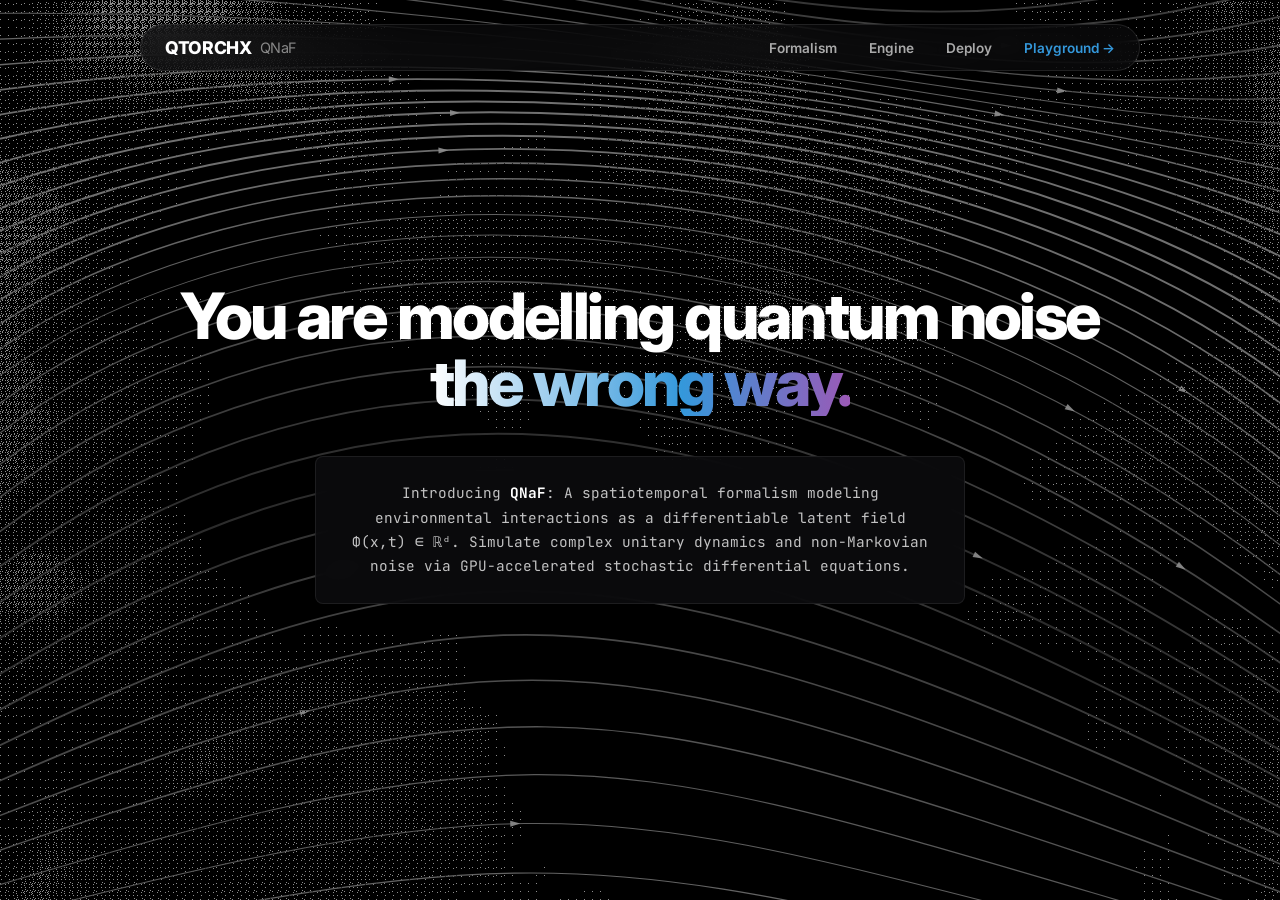
==== commit 8d1fc677: "Restructure: backend at root, frontend in static/, remove old scattered files" ====
--- a/static/index.html
+++ b/static/index.html
@@ -78,7 +78,6 @@
         /* ── S1: HERO ── */
         .hero-title {
             font-size: clamp(2.5rem, 5vw, 5.5rem);
-            padding: 82px 32px 18px;
             font-weight: 800; letter-spacing: -0.04em; line-height: 1.05;
             text-align: center; margin: 0; z-index: 2;
         }
@@ -90,7 +89,7 @@
         }
         .hero-subtext {
             font-family: 'JetBrains Mono', monospace;
-            color: rgba(255,255,255,0.67);
+            color: rgba(255,255,255,0.75);
             max-width: 650px; text-align: center; margin-top: 2.5rem;
             font-size: 0.9rem; line-height: 1.7; z-index: 2;
             background: rgba(12,12,15,0.85);
@@ -98,153 +97,8 @@
             border: 1px solid rgba(255,255,255,0.08);
             padding: 24px 32px; border-radius: 8px;
         }
-        .hero-subtext strong { color: rgba(255, 255, 255, 0.85); font-weight: 700; }
-
-        .hero-grid {
-            display: grid;
-            grid-template-columns: repeat(2, minmax(0, 1fr));
-            gap: 18px;
-            width: min(100%, 1020px);
-            margin-top: 2.5rem;
-        }
-        .hero-box {
-            background: rgba(10,10,13,0.85);
-            border: 1px solid rgba(52,152,219,0.15);
-            border-radius: 14px;
-            padding: 24px;
-            display: flex;
-            flex-direction: column;
-            gap: 16px;
-            min-height: 220px;
-            position: relative;
-            overflow: hidden;
-            transition: border-color 0.4s ease;
-        }
-        .hero-box:hover {
-            border-color: rgba(52,152,219,0.45);
-        }
-        .hero-box::before {
-            content: '';
-            position: absolute;
-            top: 0; left: 10%; right: 10%; height: 1px;
-            background: linear-gradient(90deg, transparent, rgba(52,152,219,0.55), transparent);
-        }
-        .hero-box-head {
-            font-size: 0.92rem;
-            font-weight: 700;
-            letter-spacing: 0.12em;
-            text-transform: uppercase;
-            color: #dfe9ff;
-            margin: 0;
-        }
-        .install-box {
-            display: flex;
-            align-items: center;
-            justify-content: space-between;
-            gap: 12px;
-            background: rgba(0,0,0,0.55);
-            border: 1px solid rgba(255,255,255,0.08);
-            border-radius: 12px;
-            padding: 14px 16px;
-        }
-        .install-code {
-            font-family: 'JetBrains Mono', monospace;
-            font-size: 0.95rem;
-            color: #c8e7ff;
-            overflow-x: auto;
-            white-space: nowrap;
-        }
-        .copy-btn {
-            /* The Purple to Blue Glass Base */
-            background: linear-gradient(90deg, rgba(52, 152, 219, 0.15), rgba(155, 89, 182, 0.15));
-            backdrop-filter: blur(12px);
-            -webkit-backdrop-filter: blur(12px);
-            
-            /* The Glass Edges & Depth */
-            border: 1px solid rgba(255, 255, 255, 0.15);
-            box-shadow: 0 8px 32px 0 rgba(0, 0, 0, 0.3), inset 0 0 0 1px rgba(255, 255, 255, 0.05);
-
-            /* Typography & Spacing (Kept from your original) */
-            color: #fff;
-            font-family: 'JetBrains Mono', monospace;
-            font-size: 0.82rem;
-            font-weight: 700;
-            letter-spacing: 0.08em;
-            padding: 12px 18px;
-            border-radius: 999px;
-            cursor: pointer;
-            transition: all 0.3s ease; /* Changed to 'all' to animate the glow and border */
-        }
-
-        /* The Hover Glow-Up */
-        .copy-btn:hover {
-            background: linear-gradient(90deg, rgba(52, 152, 219, 0.25), rgba(155, 89, 182, 0.25));
-            border-color: rgba(255, 255, 255, 0.3);
-            box-shadow: 0 8px 32px 0 rgba(155, 89, 182, 0.2), inset 0 0 0 1px rgba(255, 255, 255, 0.1);
-            transform: translateY(-2px);
-        }
-        
-        /* Optional: Active/Click State */
-        .copy-btn:active {
-            transform: translateY(0px);
-            background: linear-gradient(90deg, rgba(52, 152, 219, 0.3), rgba(155, 89, 182, 0.3));
-        }
-        .copy-feedback {
-            font-family: 'JetBrains Mono', monospace;
-            font-size: 0.78rem;
-            color: #b0c8ff;
-            margin: 0;
-        }
-        .pdf-card-desc {
-            color: #d1d8ea;
-            line-height: 1.75;
-            font-size: 0.92rem;
-            margin: 0;
-            flex: 1;
-        }
-        .pdf-card-link {
-            /* The Purple to Blue Glass Base */
-            background: linear-gradient(90deg, rgba(52, 152, 219, 0.15), rgba(155, 89, 182, 0.15));
-            backdrop-filter: blur(12px);
-            -webkit-backdrop-filter: blur(12px);
-            
-            /* The Glass Edges & Depth */
-            border: 1px solid rgba(255, 255, 255, 0.15);
-            box-shadow: 0 8px 32px 0 rgba(0, 0, 0, 0.3), inset 0 0 0 1px rgba(255, 255, 255, 0.05);
-
-            /* Typography & Spacing (Kept from your original) */
-            color: #fff;
-            font-family: 'JetBrains Mono', monospace;
-            text-decoration: none;
-            font-size: 0.82rem;
-            font-weight: 700;
-            letter-spacing: 0.08em;
-            padding: 12px 18px;
-            border-radius: 999px;
-            cursor: pointer;
-            transition: all 0.3s ease; /* Changed to 'all' to animate the glow and border */
-        }
-
-        /* The Hover Glow-Up */
-        .pdf-card-link:hover {
-            background: linear-gradient(90deg, rgba(52, 152, 219, 0.25), rgba(155, 89, 182, 0.25));
-            border-color: rgba(255, 255, 255, 0.3);
-            box-shadow: 0 8px 32px 0 rgba(155, 89, 182, 0.2), inset 0 0 0 1px rgba(255, 255, 255, 0.1);
-            transform: translateY(-2px);
-        }
-        
-        /* Optional: Active/Click State */
-        .pdf-card-link:active {
-            transform: translateY(0px);
-            background: linear-gradient(90deg, rgba(52, 152, 219, 0.3), rgba(155, 89, 182, 0.3));
-        }
-
-        @media (max-width: 900px) {
-            .hero-grid { grid-template-columns: 1fr; }
-            .install-box { flex-direction: column; align-items: stretch; }
-            .pdf-card-link{ width: 100%; }
-        }
-
+        .hero-subtext strong { color: #fff; font-weight: 700; }
+ 
         /* ══════════════════════════════════════════
            S2 LAYOUT — the trick:
  
@@ -289,7 +143,7 @@
         }
         .s2-sub {
             font-family: 'JetBrains Mono', monospace;
-            font-size: 0.73rem; color: #bbb;
+            font-size: 0.73rem; color: #999;
             max-width: 500px; line-height: 1.6;
             text-align: center; margin-bottom: 10px;
             flex-shrink: 0;
@@ -322,7 +176,7 @@
             position: relative;
             overflow: hidden;
             min-height: 0;
-            background: rgba(10,10,13,0.85);
+            background: rgba(10,10,13,0.75);
             transition: border-color 0.4s ease;
         }
         .card::before {
@@ -457,14 +311,14 @@
         .stat-label {
             font-family: 'JetBrains Mono', monospace;
             font-size: 0.58rem; letter-spacing: 0.1em;
-            color: #aaa; text-transform: uppercase;
+            color: #777; text-transform: uppercase;
         }
         .stat-value {
             font-size: 0.95rem; font-weight: 800; letter-spacing: -0.03em;
             background: linear-gradient(90deg,#fff 0%,#3498db 100%);
             -webkit-background-clip: text; -webkit-text-fill-color: transparent;
         }
-        .stat-note { font-size: 0.68rem; color: #bbb; line-height: 1.45; }
+        .stat-note { font-size: 0.68rem; color: #888; line-height: 1.45; }
  
         /* ── S3 / S4 SHARED INNER ── */
         .s3-inner, .s4-inner {
@@ -483,7 +337,7 @@
             border-radius: 12px; padding: 14px 16px;
             display: flex; flex-direction: column;
             position: relative; overflow: hidden; min-height: 0;
-            background: rgba(10,10,13,0.85); transition: border-color 0.35s;
+            background: rgba(10,10,13,0.75); transition: border-color 0.35s;
         }
         .ch-card::before {
             content: ''; position: absolute;
@@ -520,7 +374,7 @@
         }
         .ch-eq {
             font-family: 'JetBrains Mono', monospace;
-            font-size: 0.62rem; color: #bbb; margin-bottom: 6px; flex-shrink: 0;
+            font-size: 0.62rem; color: #777; margin-bottom: 6px; flex-shrink: 0;
         }
         .ch-desc {
             font-size: 0.72rem; color: #999; line-height: 1.6;
@@ -537,7 +391,7 @@
             border-radius: 14px; padding: 18px 22px 16px;
             display: flex; flex-direction: column;
             position: relative; overflow: hidden; min-height: 0;
-            background: rgba(10,10,13,0.85);
+            background: rgba(10,10,13,0.75);
         }
         .deploy-card::before {
             content: ''; position: absolute;
@@ -634,7 +488,6 @@
             <a href="#formalism">Formalism</a>
             <a href="#engine">Engine</a>
             <a href="#deploy">Deploy</a>
-            <a href="real-world-applications.html" style="color:#3498db;">Applications</a>
             <a href="playground.html" style="color:#3498db;">Playground →</a>
         </div>
     </div>
@@ -648,27 +501,15 @@
                 <span class="gradient-text">the wrong way.</span>
             </h1>
             <p class="hero-subtext">
-    Decoherence isn't a series of isolated, discrete gate errors—it is a continuous spatiotemporal manifold. <strong>QtorchX</strong> is a high-performance quantum simulator built on PyTorch that models this reality. Simulate complex dynamics and non-Markovian noise via the QNaF formalism, fully optimized for GPU acceleration.
-</p>
-            <div class="hero-grid">
-                <div class="hero-box">
-                    <p class="hero-box-head">Install QtorchX</p>
-                    <div class="install-box">
-                        <code class="install-code" id="install-command">pip install qtorchx</code>
-                        <button type="button" class="copy-btn" id="copy-install">Copy</button>
-                    </div>
-                    <p class="copy-feedback" id="copy-feedback">Ready to paste into any terminal.</p>
-                </div>
-                <div class="hero-box">
-                    <p class="hero-box-head">QNaF Formalism</p>
-                    <p class="pdf-card-desc">From Channels to Fields: A Spatiotemporal Formalism for Noise in Quantum Circuits (QNaF).</p>
-                    <a class="pdf-card-link" href="https://zenodo.org/records/19184276" target="_blank" rel="noreferrer noopener">Explore the Formalism here!</a></div>
-            </div>
+                Introducing <strong>QNaF</strong>: A spatiotemporal formalism modeling environmental interactions as a differentiable latent field Φ(x,t) ∈ ℝᵈ. Simulate complex unitary dynamics and non-Markovian noise via GPU-accelerated stochastic differential equations.
+            </p>
         </section>
 
         <!-- ══ SECTION 2: REIMAGINED ══ -->
         <section class="section" id="formalism">
             <div class="s2-inner">
+
+                <p class="s2-kicker">The Noise Problem / Section 02</p>
                 <h2 class="s2-title">
                     <span class="dim">The limits of</span>
                     <span class="accent"> Discrete Injection.</span>
@@ -747,110 +588,82 @@
         <!-- ══ SECTION 3: ENGINE ══ -->
         <section class="section" id="engine">
             <div class="s3-inner">
-<h2 class="s2-title">
-    <span class="dim">The Φ-Field</span>
-    <span style="background:linear-gradient(90deg,#3498db,#9b59b6);-webkit-background-clip:text;-webkit-text-fill-color:transparent;display:inline-block;"> Manifold.</span>
-</h2>
-<p class="s2-sub">
-    QNaF decomposes decoherence into <strong>six coupled latent channels</strong> Φ ∈ ℝ⁶, each encoding a distinct physical mechanism. Field activity percentages from empirical decomposition.
-</p>
-
-<div class="s2-divider"></div>
-
-<div class="channel-grid">
-
-    <!-- Φ₁ — Memory (dominant: 59.7%) -->
-    <div class="ch-card ch-0" style="border-color:rgba(52,152,219,0.3);">
-        <div style="display:flex;justify-content:space-between;align-items:center;margin-bottom:4px;">
-            <p class="ch-idx tag-blue" style="margin:0;">Φ₀ — Memory</p>
-            <span style="font-family:'JetBrains Mono',monospace;font-size:0.6rem;color:#3498db;background:rgba(52,152,219,0.1);border:1px solid rgba(52,152,219,0.25);padding:2px 7px;border-radius:99px;">59.7%</span>
-        </div>
-        <div style="height:2px;background:rgba(255,255,255,0.06);border-radius:1px;margin-bottom:8px;flex-shrink:0;">
-            <div style="height:100%;width:59.7%;background:linear-gradient(90deg,#3498db,#9b59b6);border-radius:1px;"></div>
-        </div>
-        <h3 class="ch-name"><span style="background:linear-gradient(110deg,#fff 0%,#3498db 80%);-webkit-background-clip:text;-webkit-text-fill-color:transparent;">Non-Markovian<br>Persistence</span></h3>
-        <p class="ch-eq">Each qubit carries forward a decaying fraction of its own noise history into the next timestep.</p>
-    </div>
-
-    <!-- Φ₂ — Spatial Diffusion (16.5%) -->
-    <div class="ch-card ch-1">
-        <div style="display:flex;justify-content:space-between;align-items:center;margin-bottom:4px;">
-            <p class="ch-idx tag-blue" style="margin:0;">Φ₁ — Diffusion</p>
-            <span style="font-family:'JetBrains Mono',monospace;font-size:0.6rem;color:#3498db;background:rgba(52,152,219,0.07);border:1px solid rgba(52,152,219,0.18);padding:2px 7px;border-radius:99px;">16.5%</span>
-        </div>
-        <div style="height:2px;background:rgba(255,255,255,0.06);border-radius:1px;margin-bottom:8px;flex-shrink:0;">
-            <div style="height:100%;width:16.5%;background:linear-gradient(90deg,#3498db,#5dade2);border-radius:1px;"></div>
-        </div>
-        <h3 class="ch-name"><span style="background:linear-gradient(110deg,#fff 0%,#3498db 80%);-webkit-background-clip:text;-webkit-text-fill-color:transparent;">Spatial<br>Diffusion</span></h3>
-        <p class="ch-eq">High field activity on one qubit leaks into its neighbours through the hardware coupling graph.</p> </div>
-
-    <!-- Φ₃ — Disturbance Propagation (13.6%) -->
-    <div class="ch-card ch-2">
-        <div style="display:flex;justify-content:space-between;align-items:center;margin-bottom:4px;">
-            <p class="ch-idx tag-red" style="margin:0;">Φ₂ — Disturbance</p>
-            <span style="font-family:'JetBrains Mono',monospace;font-size:0.6rem;color:#e74c3c;background:rgba(231,76,60,0.07);border:1px solid rgba(231,76,60,0.2);padding:2px 7px;border-radius:99px;">13.6%</span>
-        </div>
-        <div style="height:2px;background:rgba(255,255,255,0.06);border-radius:1px;margin-bottom:8px;flex-shrink:0;">
-            <div style="height:100%;width:13.6%;background:linear-gradient(90deg,#e74c3c,#c0392b);border-radius:1px;"></div>
-        </div>
-        <h3 class="ch-name"><span style="background:linear-gradient(110deg,#fff 0%,#e74c3c 80%);-webkit-background-clip:text;-webkit-text-fill-color:transparent;">Disturbance<br>Propagation</span></h3>
-        <p class="ch-eq">Each OP injects a burst proportional to its op cost, a Toffoli hits 8× harder than a H gate.</p></div>
-
-    <!-- Φ₄ — Nonlocal Bleed (0.1%) -->
-    <div class="ch-card ch-3">
-        <div style="display:flex;justify-content:space-between;align-items:center;margin-bottom:4px;">
-            <p class="ch-idx" style="color:#9b59b6;font-family:'JetBrains Mono',monospace;font-size:0.58rem;letter-spacing:0.1em;text-transform:uppercase;margin:0;">Φ₃ — Nonlocal Bleed</p>
-            <span style="font-family:'JetBrains Mono',monospace;font-size:0.6rem;color:#9b59b6;background:rgba(155,89,182,0.07);border:1px solid rgba(155,89,182,0.2);padding:2px 7px;border-radius:99px;">0.1%</span>
-        </div>
-        <div style="height:2px;background:rgba(255,255,255,0.06);border-radius:1px;margin-bottom:8px;flex-shrink:0;">
-            <div style="height:100%;width:0.1%;background:#9b59b6;border-radius:1px;min-width:3px;"></div>
-        </div>
-        <h3 class="ch-name"><span style="background:linear-gradient(110deg,#fff 0%,#9b59b6 80%);-webkit-background-clip:text;-webkit-text-fill-color:transparent;">Long-Range<br>Coupling</span></h3>
-        <p class="ch-eq">Correlations reach across the device even without a direct gate connection, fading with graph distance.</p></div>
-
-    <!-- Φ₅ — Nonlinear Saturation (4.8%) -->
-    <div class="ch-card ch-4">
-        <div style="display:flex;justify-content:space-between;align-items:center;margin-bottom:4px;">
-            <p class="ch-idx" style="color:#2ecc71;font-family:'JetBrains Mono',monospace;font-size:0.58rem;letter-spacing:0.1em;text-transform:uppercase;margin:0;">Φ₄ — Saturation</p>
-            <span style="font-family:'JetBrains Mono',monospace;font-size:0.6rem;color:#2ecc71;background:rgba(46,204,113,0.07);border:1px solid rgba(46,204,113,0.2);padding:2px 7px;border-radius:99px;">4.8%</span>
-        </div>
-        <div style="height:2px;background:rgba(255,255,255,0.06);border-radius:1px;margin-bottom:8px;flex-shrink:0;">
-            <div style="height:100%;width:4.8%;background:linear-gradient(90deg,#2ecc71,#27ae60);border-radius:1px;"></div>
-        </div>
-        <h3 class="ch-name"><span style="background:linear-gradient(110deg,#fff 0%,#2ecc71 80%);-webkit-background-clip:text;-webkit-text-fill-color:transparent;">Nonlinear<br>Saturation</span></h3>
-        <p class="ch-eq">A fully decohered qubit can't get worse, tanh clamps the energy so noise never diverges.</p></div>
-
-    <!-- Φ₆ — Stochastic Kicks (5.4%) -->
-    <div class="ch-card ch-5">
-        <div style="display:flex;justify-content:space-between;align-items:center;margin-bottom:4px;">
-            <p class="ch-idx" style="color:#555;font-family:'JetBrains Mono',monospace;font-size:0.58rem;letter-spacing:0.1em;text-transform:uppercase;margin:0;">Φ₅ — Stochastic</p>
-            <span style="font-family:'JetBrains Mono',monospace;font-size:0.6rem;color:#888;background:rgba(255,255,255,0.04);border:1px solid rgba(255,255,255,0.1);padding:2px 7px;border-radius:99px;">5.4%</span>
-        </div>
-        <div style="height:2px;background:rgba(255,255,255,0.06);border-radius:1px;margin-bottom:8px;flex-shrink:0;">
-            <div style="height:100%;width:5.4%;background:linear-gradient(90deg,#888,#555);border-radius:1px;"></div>
-        </div>
-        <h3 class="ch-name"><span style="background:linear-gradient(110deg,#fff 0%,#888 80%);-webkit-background-clip:text;-webkit-text-fill-color:transparent;">Stochastic<br>Kicks</span></h3>
-        <p class="ch-eq">Random kicks that hit on active qubits than idle, pulse imperfections and noise never switched off.</p></div>
-
-</div><!-- /channel-grid -->
-
-<div class="stat-row">
-    <div class="stat-card">
-        <p class="stat-label">Full Update Rule</p>
-        <p class="stat-value" style="font-size:0.72rem;">Reaction Diffusion Function </p>
-        <p class="stat-note">Φᵢ(t+1) = tanh[(α−λ)Φ + λΦ(eq) + βΣK·Φⱼ + γG + μM + ρH + ση]</p>
-    </div>
-    <div class="stat-card">
-        <p class="stat-label">Circuit-Adaptive Weighting</p>
-        <p class="stat-value" style="font-size:0.72rem;">Coherent Digital Fingerprint</p>
-        <p class="stat-note">Same W matrix: Memory 60.2% on Teleportation → Disturbance 57.2% on QFT. Field self-reorganises from gate topology alone.</p>
-    </div>
-    <div class="stat-card">
-        <p class="stat-label">Decoherence Map</p>
-        <p class="stat-value">Converting Phi Field into Actual Noise</p>
-        <p class="stat-note">softmax(WΦ+b). Pauli hierarchy stable across circuits: Z≈65%, X≈22%, Y≈13%.</p>
-    </div>
-</div>
+
+                <p class="s2-kicker">The 6-Channel Architecture / Section 03</p>
+                <h2 class="s2-title">
+                    <span class="dim">The Φ-Field</span>
+                    <span style="background:linear-gradient(90deg,#3498db,#9b59b6);-webkit-background-clip:text;-webkit-text-fill-color:transparent;display:inline-block;"> Manifold.</span>
+                </h2>
+                <p class="s2-sub">
+                    QNaF decomposes decoherence into <strong>six coupled latent channels</strong>, each modeling a distinct physical interaction with the bath.
+                </p>
+
+                <div class="s2-divider"></div>
+
+                <div class="channel-grid">
+
+                    <div class="ch-card ch-0">
+                        <p class="ch-idx tag-blue">Φ₁ — Memory</p>
+                        <h3 class="ch-name"><span style="background:linear-gradient(110deg,#fff 0%,#3498db 80%);-webkit-background-clip:text;-webkit-text-fill-color:transparent;">Bath<br>Memory</span></h3>
+                        <p class="ch-eq">M_i(t) = μ · Φᵢ(t−1)</p>
+                        <p class="ch-desc">Encodes <strong>non-Markovian persistence</strong>. The bath retains a decaying memory of past interactions, coupling each timestep to its own history.</p>
+                    </div>
+
+                    <div class="ch-card ch-1">
+                        <p class="ch-idx tag-blue">Φ₂ — Diffusion</p>
+                        <h3 class="ch-name"><span style="background:linear-gradient(110deg,#fff 0%,#3498db 80%);-webkit-background-clip:text;-webkit-text-fill-color:transparent;">Spatial<br>Diffusion</span></h3>
+                        <p class="ch-eq">β Σⱼ K(i,j) Φⱼ(t)</p>
+                        <p class="ch-desc">Propagates field values across the <strong>circuit topology graph</strong>. Crosstalk between neighboring qubits flows through the Laplacian kernel K(i,j).</p>
+                    </div>
+
+                    <div class="ch-card ch-2">
+                        <p class="ch-idx tag-red">Φ₃ — Disturbance</p>
+                        <h3 class="ch-name"><span style="background:linear-gradient(110deg,#fff 0%,#e74c3c 80%);-webkit-background-clip:text;-webkit-text-fill-color:transparent;">Gate<br>Bursts</span></h3>
+                        <p class="ch-eq">G_i(t) = γ · burst(gate)</p>
+                        <p class="ch-desc">Two-qubit gates inject <strong>burst perturbations</strong> scaled by entanglement cost: CNOT 2.5, SWAP 3.0, Toffoli 8.0. Single-qubit gates: 0.05–0.6.</p>
+                    </div>
+
+                    <div class="ch-card ch-3">
+                        <p class="ch-idx" style="color:#9b59b6;font-family:'JetBrains Mono',monospace;font-size:0.58rem;letter-spacing:0.1em;text-transform:uppercase;margin-bottom:4px;">Φ₄ — Equilibrium</p>
+                        <h3 class="ch-name"><span style="background:linear-gradient(110deg,#fff 0%,#9b59b6 80%);-webkit-background-clip:text;-webkit-text-fill-color:transparent;">Thermal<br>Bleed</span></h3>
+                        <p class="ch-eq">λ · (Φᵢ(eq) − Φᵢ(t))</p>
+                        <p class="ch-desc">Field channels decay toward a <strong>thermal equilibrium Φ(eq)</strong> set by hardware temperature, preventing unbounded field accumulation over long circuits.</p>
+                    </div>
+
+                    <div class="ch-card ch-4">
+                        <p class="ch-idx" style="color:#2ecc71;font-family:'JetBrains Mono',monospace;font-size:0.58rem;letter-spacing:0.1em;text-transform:uppercase;margin-bottom:4px;">Φ₅ — Saturation</p>
+                        <h3 class="ch-name"><span style="background:linear-gradient(110deg,#fff 0%,#2ecc71 80%);-webkit-background-clip:text;-webkit-text-fill-color:transparent;">Nonlinear<br>Saturation</span></h3>
+                        <p class="ch-eq">H(Φ) = ρ · tanh(Φ)</p>
+                        <p class="ch-desc">The <strong>tanh nonlinearity</strong> bounds field energy, preventing unphysical divergence. ρ controls the saturation threshold independently per channel.</p>
+                    </div>
+
+                    <div class="ch-card ch-5">
+                        <p class="ch-idx" style="color:#555;font-family:'JetBrains Mono',monospace;font-size:0.58rem;letter-spacing:0.1em;text-transform:uppercase;margin-bottom:4px;">Φ₆ — Stochastic</p>
+                        <h3 class="ch-name"><span style="background:linear-gradient(110deg,#fff 0%,#888 80%);-webkit-background-clip:text;-webkit-text-fill-color:transparent;">Stochastic<br>Kicks</span></h3>
+                        <p class="ch-eq">σᵢ(t) · ηᵢ(t) ~ 𝒩(0,1)</p>
+                        <p class="ch-desc">White-noise injections model <strong>quantum vacuum fluctuations</strong>. σᵢ is calibrated per-qubit from hardware noise characterization data.</p>
+                    </div>
+
+                </div><!-- /channel-grid -->
+
+                <div class="stat-row">
+                    <div class="stat-card">
+                        <p class="stat-label">Field Dimension</p>
+                        <p class="stat-value">ℝ⁶ per qubit</p>
+                        <p class="stat-note">6-channel latent vector at each node of the circuit spacetime graph.</p>
+                    </div>
+                    <div class="stat-card">
+                        <p class="stat-label">Update Rule</p>
+                        <p class="stat-value">tanh-gated SDE</p>
+                        <p class="stat-note">Φᵢ(t+1) = tanh[(α−λ)Φ + λΦ(eq) + βΣK + γG + μM + ρH + ση]</p>
+                    </div>
+                    <div class="stat-card">
+                        <p class="stat-label">Decoherence Map</p>
+                        <p class="stat-value">DPM: ℝ⁶→ℝ⁴</p>
+                        <p class="stat-note">W ∈ ℝ^{4×6} projects field to Pauli error probs via softmax(WΦ+b).</p>
+                    </div>
+                </div>
+
             </div>
         </section>
 
@@ -873,37 +686,32 @@
 
                     <!-- LEFT: Code -->
                     <div class="deploy-card deploy-card-code">
-    <p class="card-tag tag-blue" style="flex-shrink:0;margin-bottom:8px;">Python API</p>
-    <pre class="code-pre"><span class="c-cmt"># 1. Build the circuit topology</span>
-<span class="c-kw">import</span> torch
-<span class="c-kw">from</span> qtorchx.core.primitives <span class="c-kw">import</span> <span class="c-fn">Circuit</span>, <span class="c-fn">Gate</span>
-<span class="c-kw">from</span> qtorchx.noise.qnaf <span class="c-kw">import</span> <span class="c-fn">PhiManifoldExtractor</span>
-<span class="c-kw">from</span> qtorchx.core.backend <span class="c-kw">import</span> <span class="c-fn">QtorchBackend</span>
-
-circuit = <span class="c-fn">Circuit</span>(num_qubits=<span class="c-num">128</span>)
-circuit.<span class="c-fn">add</span>(<span class="c-fn">Gate</span>(<span class="c-str">"H"</span>, qubits=[<span class="c-num">0</span>], t=<span class="c-num">0</span>))
-circuit.<span class="c-fn">add</span>(<span class="c-fn">Gate</span>(<span class="c-str">"CNOT"</span>, qubits=[<span class="c-num">0</span>, <span class="c-num">1</span>], t=<span class="c-num">1</span>))
-
-<span class="c-cmt"># 2. Define a Learnable Decoherence Map (DPM)</span>
-<span class="c-cmt"># Maps the 6D latent Φ-field to Pauli error probabilities.</span>
-DPM = torch.<span class="c-fn">randn</span>(<span class="c-num">3</span>, <span class="c-num">6</span>, device=<span class="c-str">"cuda"</span>, requires_grad=<span class="c-kw">True</span>)
-BPO = torch.<span class="c-fn">zeros</span>(<span class="c-num">3</span>, device=<span class="c-str">"cuda"</span>, requires_grad=<span class="c-kw">True</span>)
-
-<span class="c-cmt"># 3. Extract the Continuous Spatiotemporal Φ-Field</span>
-extractor = <span class="c-fn">PhiManifoldExtractor</span>(circuit, DPM, BPO, device=<span class="c-str">"cuda"</span>)
-phi_manifold = extractor.<span class="c-fn">GetManifold</span>()  <span class="c-cmt"># Shape: (6, 128, T)</span>
-noisy_circuit = extractor.<span class="c-fn">annotate_circuit</span>()
-
-<span class="c-cmt"># 4. Execute GPU-Accelerated Simulation</span>
-backend = <span class="c-fn">QtorchBackend</span>(circuit=noisy_circuit, simulate_with_noise=<span class="c-kw">True</span>)
-statevector = backend.<span class="c-fn">get_final_statevector</span>()
-
-<span class="c-cmt"># 5. Gradients flow natively through the noise manifold!</span>
-loss = <span class="c-fn">compute_fidelity</span>(statevector, target_state)
-loss.<span class="c-fn">backward</span>()
-
-<span class="c-fn">print</span>(<span class="c-str">f"∇ DPM gradients computed: {</span>DPM.grad <span class="c-kw">is not None</span><span class="c-str">}"</span>)</pre>
-</div>
+                        <p class="card-tag tag-blue" style="flex-shrink:0;margin-bottom:8px;">Python API</p>
+                        <pre class="code-pre"><span class="c-kw">from</span> qtorchx <span class="c-kw">import</span> QNaFSimulator
+<span class="c-kw">from</span> qtorchx.gates <span class="c-kw">import</span> GateLibrary
+
+<span class="c-cmt"># Initialise 4-qubit engine</span>
+sim = <span class="c-fn">QNaFSimulator</span>(
+    n_qubits=<span class="c-num">4</span>,
+    phi_dim=<span class="c-num">6</span>,        <span class="c-cmt"># Φ ∈ ℝ⁶</span>
+    noise=<span class="c-str">True</span>,
+    device=<span class="c-str">"cuda"</span>   <span class="c-cmt"># GPU-accelerated</span>
+)
+
+<span class="c-cmt"># Build Bell circuit</span>
+sim.<span class="c-fn">apply</span>(<span class="c-str">"H"</span>, qubit=<span class="c-num">0</span>)
+sim.<span class="c-fn">apply</span>(<span class="c-str">"CNOT"</span>, control=<span class="c-num">0</span>, target=<span class="c-num">1</span>)
+
+<span class="c-cmt"># Run — returns noisy statevector</span>
+result = sim.<span class="c-fn">run</span>(shots=<span class="c-num">8192</span>)
+
+<span class="c-cmt"># Inspect Φ-field state</span>
+phi = sim.<span class="c-fn">get_phi_state</span>()
+<span class="c-cmt"># phi.shape → [n_qubits, phi_dim]</span>
+
+err = sim.<span class="c-fn">get_pauli_errors</span>()
+<span class="c-cmt"># {'Z': 0.65, 'X': 0.22, 'Y': 0.13}</span></pre>
+                    </div>
 
                     <!-- RIGHT: Benchmarks -->
                     <div class="deploy-card deploy-card-bench">
@@ -1139,7 +947,7 @@
                     const norm = (v + 1) / 2;              // 0 → 1
 
                     const radius  = 0.4 + norm * maxR;
-                    const alpha   = 0.1 + norm * 0.85;
+                    const alpha   = 0.1 + norm * 0.75;
 
                     // cool-to-warm: deep blue at low, periwinkle-white at high
                     const red   = Math.round(20  + norm * 180);
@@ -1221,26 +1029,5 @@
         }
         loop(0);
     </script>
-    <script>
-        const copyBtn = document.getElementById('copy-install');
-        const copyFeedback = document.getElementById('copy-feedback');
-        const installCommand = 'pip install qtorchx';
-
-        if (copyBtn && copyFeedback && navigator.clipboard) {
-            copyBtn.addEventListener('click', async () => {
-                try {
-                    await navigator.clipboard.writeText(installCommand);
-                    copyBtn.textContent = 'Copied';
-                    copyFeedback.textContent = 'Command copied to clipboard.';
-                } catch (err) {
-                    copyFeedback.textContent = 'Clipboard unavailable. Paste manually.';
-                }
-                setTimeout(() => {
-                    copyBtn.textContent = 'Copy';
-                    copyFeedback.textContent = 'Ready to paste into any terminal.';
-                }, 2200);
-            });
-        }
-    </script>
 </body>
 </html>
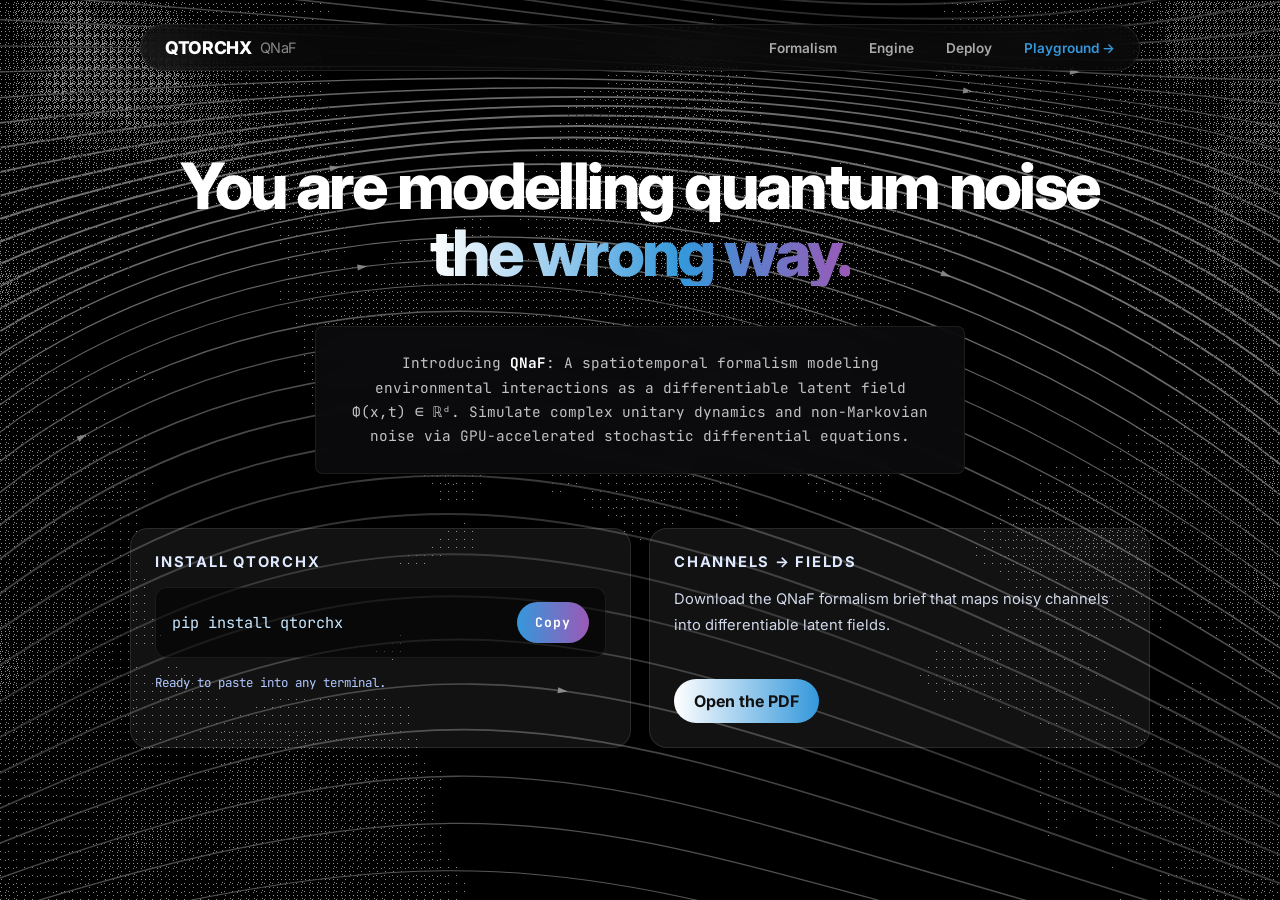
==== commit e9d588a2: "Add installation instructions and PDF download link to the homepage - Introduced a new grid layout f" ====
--- a/static/index.html
+++ b/static/index.html
@@ -98,7 +98,97 @@
             padding: 24px 32px; border-radius: 8px;
         }
         .hero-subtext strong { color: #fff; font-weight: 700; }
- 
+
+        .hero-grid {
+            display: grid;
+            grid-template-columns: repeat(2, minmax(0, 1fr));
+            gap: 18px;
+            width: min(100%, 1020px);
+            margin-top: 2.5rem;
+        }
+        .hero-box {
+            background: rgba(255,255,255,0.07);
+            border: 1px solid rgba(255,255,255,0.1);
+            border-radius: 18px;
+            padding: 24px;
+            display: flex;
+            flex-direction: column;
+            gap: 16px;
+            min-height: 220px;
+        }
+        .hero-box-head {
+            font-size: 0.92rem;
+            font-weight: 700;
+            letter-spacing: 0.12em;
+            text-transform: uppercase;
+            color: #dfe9ff;
+            margin: 0;
+        }
+        .install-box {
+            display: flex;
+            align-items: center;
+            justify-content: space-between;
+            gap: 12px;
+            background: rgba(0,0,0,0.55);
+            border: 1px solid rgba(255,255,255,0.08);
+            border-radius: 12px;
+            padding: 14px 16px;
+        }
+        .install-code {
+            font-family: 'JetBrains Mono', monospace;
+            font-size: 0.95rem;
+            color: #c8e7ff;
+            overflow-x: auto;
+            white-space: nowrap;
+        }
+        .copy-btn {
+            background: linear-gradient(90deg, #3498db, #9b59b6);
+            border: none;
+            color: #fff;
+            font-family: 'JetBrains Mono', monospace;
+            font-size: 0.82rem;
+            font-weight: 700;
+            letter-spacing: 0.08em;
+            padding: 12px 18px;
+            border-radius: 999px;
+            cursor: pointer;
+            transition: transform 0.2s ease, opacity 0.2s ease;
+        }
+        .copy-btn:hover { transform: translateY(-1px); opacity: 0.95; }
+        .copy-feedback {
+            font-family: 'JetBrains Mono', monospace;
+            font-size: 0.78rem;
+            color: #b0c8ff;
+            margin: 0;
+        }
+        .pdf-card-desc {
+            color: #d1d8ea;
+            line-height: 1.75;
+            font-size: 0.92rem;
+            margin: 0;
+            flex: 1;
+        }
+        .pdf-card-link {
+            display: inline-flex;
+            align-items: center;
+            justify-content: center;
+            width: fit-content;
+            background: linear-gradient(90deg, #fff, #3498db);
+            color: #111;
+            text-decoration: none;
+            font-weight: 700;
+            padding: 12px 20px;
+            border-radius: 999px;
+            transition: opacity 0.2s ease;
+        }
+        .pdf-card-link:hover { opacity: 0.92; }
+
+        @media (max-width: 900px) {
+            .hero-grid { grid-template-columns: 1fr; }
+            .install-box { flex-direction: column; align-items: stretch; }
+            .copy-btn { width: 100%; }
+        }
+
         /* ══════════════════════════════════════════
            S2 LAYOUT — the trick:
  
@@ -503,6 +593,21 @@
             <p class="hero-subtext">
                 Introducing <strong>QNaF</strong>: A spatiotemporal formalism modeling environmental interactions as a differentiable latent field Φ(x,t) ∈ ℝᵈ. Simulate complex unitary dynamics and non-Markovian noise via GPU-accelerated stochastic differential equations.
             </p>
+            <div class="hero-grid">
+                <div class="hero-box">
+                    <p class="hero-box-head">Install QtorchX</p>
+                    <div class="install-box">
+                        <code class="install-code" id="install-command">pip install qtorchx</code>
+                        <button type="button" class="copy-btn" id="copy-install">Copy</button>
+                    </div>
+                    <p class="copy-feedback" id="copy-feedback">Ready to paste into any terminal.</p>
+                </div>
+                <div class="hero-box">
+                    <p class="hero-box-head">Channels → Fields</p>
+                    <p class="pdf-card-desc">Download the QNaF formalism brief that maps noisy channels into differentiable latent fields.</p>
+                    <a class="pdf-card-link" href="devshouse/channels-to-fields-qnaf-formalism.pdf" target="_blank" rel="noreferrer noopener">Open the PDF</a>
+                </div>
+            </div>
         </section>
 
         <!-- ══ SECTION 2: REIMAGINED ══ -->
@@ -1029,5 +1134,26 @@
         }
         loop(0);
     </script>
+    <script>
+        const copyBtn = document.getElementById('copy-install');
+        const copyFeedback = document.getElementById('copy-feedback');
+        const installCommand = 'pip install qtorchx';
+
+        if (copyBtn && copyFeedback && navigator.clipboard) {
+            copyBtn.addEventListener('click', async () => {
+                try {
+                    await navigator.clipboard.writeText(installCommand);
+                    copyBtn.textContent = 'Copied';
+                    copyFeedback.textContent = 'Command copied to clipboard.';
+                } catch (err) {
+                    copyFeedback.textContent = 'Clipboard unavailable. Paste manually.';
+                }
+                setTimeout(() => {
+                    copyBtn.textContent = 'Copy';
+                    copyFeedback.textContent = 'Ready to paste into any terminal.';
+                }, 2200);
+            });
+        }
+    </script>
 </body>
 </html>
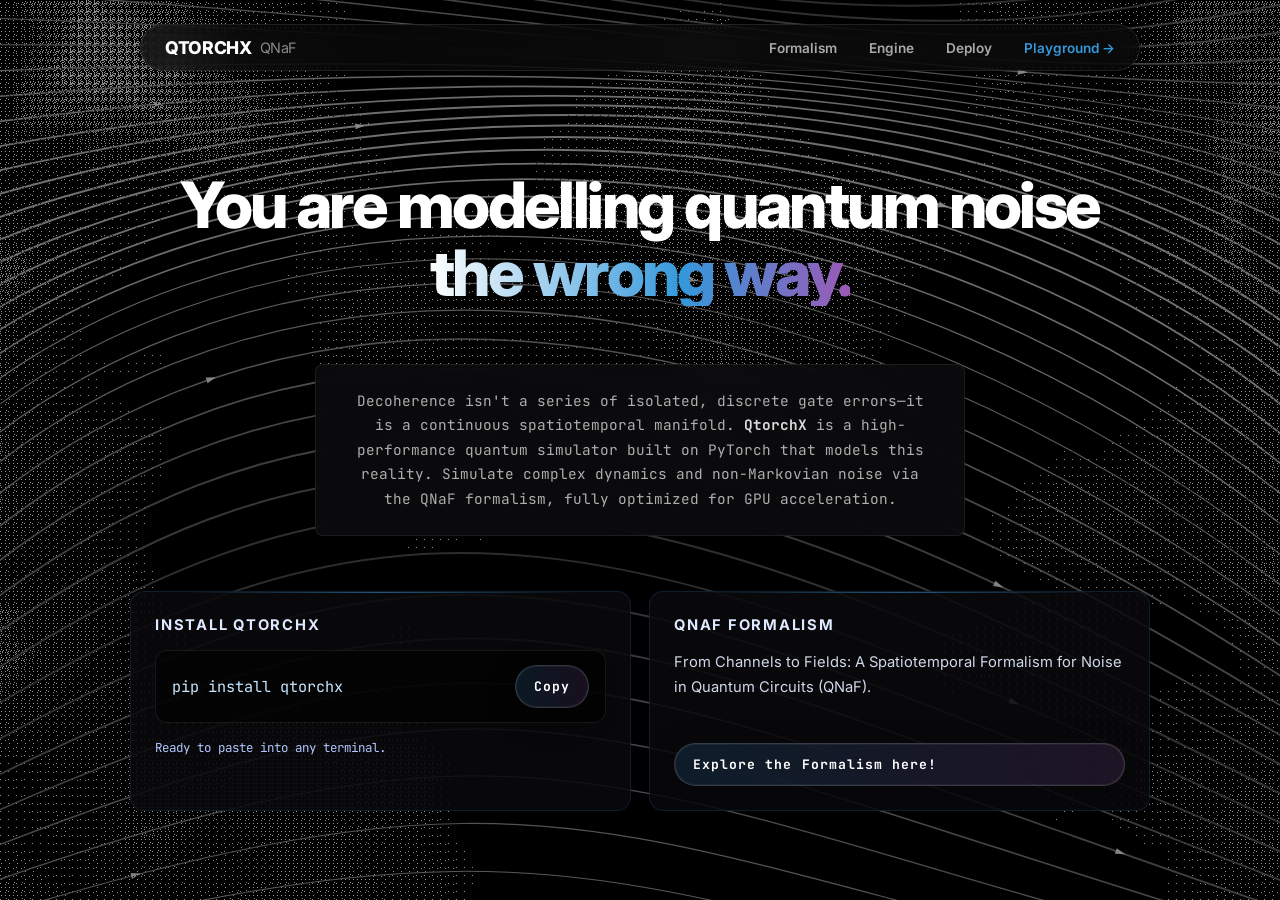
==== commit bc6fb737: "style: enhance UI elements and improve layout for better user experience" ====
--- a/static/index.html
+++ b/static/index.html
@@ -78,6 +78,7 @@
         /* ── S1: HERO ── */
         .hero-title {
             font-size: clamp(2.5rem, 5vw, 5.5rem);
+            padding: 82px 32px 18px;
             font-weight: 800; letter-spacing: -0.04em; line-height: 1.05;
             text-align: center; margin: 0; z-index: 2;
         }
@@ -89,7 +90,7 @@
         }
         .hero-subtext {
             font-family: 'JetBrains Mono', monospace;
-            color: rgba(255,255,255,0.75);
+            color: rgba(255,255,255,0.67);
             max-width: 650px; text-align: center; margin-top: 2.5rem;
             font-size: 0.9rem; line-height: 1.7; z-index: 2;
             background: rgba(12,12,15,0.85);
@@ -97,7 +98,7 @@
             border: 1px solid rgba(255,255,255,0.08);
             padding: 24px 32px; border-radius: 8px;
         }
-        .hero-subtext strong { color: #fff; font-weight: 700; }
+        .hero-subtext strong { color: rgba(255, 255, 255, 0.85); font-weight: 700; }
 
         .hero-grid {
             display: grid;
@@ -107,14 +108,26 @@
             margin-top: 2.5rem;
         }
         .hero-box {
-            background: rgba(255,255,255,0.07);
-            border: 1px solid rgba(255,255,255,0.1);
-            border-radius: 18px;
+            background: rgba(10,10,13,0.85);
+            border: 1px solid rgba(52,152,219,0.15);
+            border-radius: 14px;
             padding: 24px;
             display: flex;
             flex-direction: column;
             gap: 16px;
             min-height: 220px;
+            position: relative;
+            overflow: hidden;
+            transition: border-color 0.4s ease;
+        }
+        .hero-box:hover {
+            border-color: rgba(52,152,219,0.45);
+        }
+        .hero-box::before {
+            content: '';
+            position: absolute;
+            top: 0; left: 10%; right: 10%; height: 1px;
+            background: linear-gradient(90deg, transparent, rgba(52,152,219,0.55), transparent);
         }
         .hero-box-head {
             font-size: 0.92rem;
@@ -142,8 +155,16 @@
             white-space: nowrap;
         }
         .copy-btn {
-            background: linear-gradient(90deg, #3498db, #9b59b6);
-            border: none;
+            /* The Purple to Blue Glass Base */
+            background: linear-gradient(90deg, rgba(52, 152, 219, 0.15), rgba(155, 89, 182, 0.15));
+            backdrop-filter: blur(12px);
+            -webkit-backdrop-filter: blur(12px);
+            
+            /* The Glass Edges & Depth */
+            border: 1px solid rgba(255, 255, 255, 0.15);
+            box-shadow: 0 8px 32px 0 rgba(0, 0, 0, 0.3), inset 0 0 0 1px rgba(255, 255, 255, 0.05);
+
+            /* Typography & Spacing (Kept from your original) */
             color: #fff;
             font-family: 'JetBrains Mono', monospace;
             font-size: 0.82rem;
@@ -152,9 +173,22 @@
             padding: 12px 18px;
             border-radius: 999px;
             cursor: pointer;
-            transition: transform 0.2s ease, opacity 0.2s ease;
-        }
-        .copy-btn:hover { transform: translateY(-1px); opacity: 0.95; }
+            transition: all 0.3s ease; /* Changed to 'all' to animate the glow and border */
+        }
+
+        /* The Hover Glow-Up */
+        .copy-btn:hover {
+            background: linear-gradient(90deg, rgba(52, 152, 219, 0.25), rgba(155, 89, 182, 0.25));
+            border-color: rgba(255, 255, 255, 0.3);
+            box-shadow: 0 8px 32px 0 rgba(155, 89, 182, 0.2), inset 0 0 0 1px rgba(255, 255, 255, 0.1);
+            transform: translateY(-2px);
+        }
+        
+        /* Optional: Active/Click State */
+        .copy-btn:active {
+            transform: translateY(0px);
+            background: linear-gradient(90deg, rgba(52, 152, 219, 0.3), rgba(155, 89, 182, 0.3));
+        }
         .copy-feedback {
             font-family: 'JetBrains Mono', monospace;
             font-size: 0.78rem;
@@ -169,24 +203,46 @@
             flex: 1;
         }
         .pdf-card-link {
-            display: inline-flex;
-            align-items: center;
-            justify-content: center;
-            width: fit-content;
-            background: linear-gradient(90deg, #fff, #3498db);
-            color: #111;
+            /* The Purple to Blue Glass Base */
+            background: linear-gradient(90deg, rgba(52, 152, 219, 0.15), rgba(155, 89, 182, 0.15));
+            backdrop-filter: blur(12px);
+            -webkit-backdrop-filter: blur(12px);
+            
+            /* The Glass Edges & Depth */
+            border: 1px solid rgba(255, 255, 255, 0.15);
+            box-shadow: 0 8px 32px 0 rgba(0, 0, 0, 0.3), inset 0 0 0 1px rgba(255, 255, 255, 0.05);
+
+            /* Typography & Spacing (Kept from your original) */
+            color: #fff;
+            font-family: 'JetBrains Mono', monospace;
             text-decoration: none;
+            font-size: 0.82rem;
             font-weight: 700;
-            padding: 12px 20px;
+            letter-spacing: 0.08em;
+            padding: 12px 18px;
             border-radius: 999px;
-            transition: opacity 0.2s ease;
-        }
-        .pdf-card-link:hover { opacity: 0.92; }
+            cursor: pointer;
+            transition: all 0.3s ease; /* Changed to 'all' to animate the glow and border */
+        }
+
+        /* The Hover Glow-Up */
+        .pdf-card-link:hover {
+            background: linear-gradient(90deg, rgba(52, 152, 219, 0.25), rgba(155, 89, 182, 0.25));
+            border-color: rgba(255, 255, 255, 0.3);
+            box-shadow: 0 8px 32px 0 rgba(155, 89, 182, 0.2), inset 0 0 0 1px rgba(255, 255, 255, 0.1);
+            transform: translateY(-2px);
+        }
+        
+        /* Optional: Active/Click State */
+        .pdf-card-link:active {
+            transform: translateY(0px);
+            background: linear-gradient(90deg, rgba(52, 152, 219, 0.3), rgba(155, 89, 182, 0.3));
+        }
 
         @media (max-width: 900px) {
             .hero-grid { grid-template-columns: 1fr; }
             .install-box { flex-direction: column; align-items: stretch; }
-            .copy-btn { width: 100%; }
+            .pdf-card-link{ width: 100%; }
         }
 
         /* ══════════════════════════════════════════
@@ -233,7 +289,7 @@
         }
         .s2-sub {
             font-family: 'JetBrains Mono', monospace;
-            font-size: 0.73rem; color: #999;
+            font-size: 0.73rem; color: #bbb;
             max-width: 500px; line-height: 1.6;
             text-align: center; margin-bottom: 10px;
             flex-shrink: 0;
@@ -266,7 +322,7 @@
             position: relative;
             overflow: hidden;
             min-height: 0;
-            background: rgba(10,10,13,0.75);
+            background: rgba(10,10,13,0.85);
             transition: border-color 0.4s ease;
         }
         .card::before {
@@ -401,14 +457,14 @@
         .stat-label {
             font-family: 'JetBrains Mono', monospace;
             font-size: 0.58rem; letter-spacing: 0.1em;
-            color: #777; text-transform: uppercase;
+            color: #aaa; text-transform: uppercase;
         }
         .stat-value {
             font-size: 0.95rem; font-weight: 800; letter-spacing: -0.03em;
             background: linear-gradient(90deg,#fff 0%,#3498db 100%);
             -webkit-background-clip: text; -webkit-text-fill-color: transparent;
         }
-        .stat-note { font-size: 0.68rem; color: #888; line-height: 1.45; }
+        .stat-note { font-size: 0.68rem; color: #bbb; line-height: 1.45; }
  
         /* ── S3 / S4 SHARED INNER ── */
         .s3-inner, .s4-inner {
@@ -427,7 +483,7 @@
             border-radius: 12px; padding: 14px 16px;
             display: flex; flex-direction: column;
             position: relative; overflow: hidden; min-height: 0;
-            background: rgba(10,10,13,0.75); transition: border-color 0.35s;
+            background: rgba(10,10,13,0.85); transition: border-color 0.35s;
         }
         .ch-card::before {
             content: ''; position: absolute;
@@ -464,7 +520,7 @@
         }
         .ch-eq {
             font-family: 'JetBrains Mono', monospace;
-            font-size: 0.62rem; color: #777; margin-bottom: 6px; flex-shrink: 0;
+            font-size: 0.62rem; color: #bbb; margin-bottom: 6px; flex-shrink: 0;
         }
         .ch-desc {
             font-size: 0.72rem; color: #999; line-height: 1.6;
@@ -481,7 +537,7 @@
             border-radius: 14px; padding: 18px 22px 16px;
             display: flex; flex-direction: column;
             position: relative; overflow: hidden; min-height: 0;
-            background: rgba(10,10,13,0.75);
+            background: rgba(10,10,13,0.85);
         }
         .deploy-card::before {
             content: ''; position: absolute;
@@ -591,8 +647,8 @@
                 <span class="gradient-text">the wrong way.</span>
             </h1>
             <p class="hero-subtext">
-                Introducing <strong>QNaF</strong>: A spatiotemporal formalism modeling environmental interactions as a differentiable latent field Φ(x,t) ∈ ℝᵈ. Simulate complex unitary dynamics and non-Markovian noise via GPU-accelerated stochastic differential equations.
-            </p>
+    Decoherence isn't a series of isolated, discrete gate errors—it is a continuous spatiotemporal manifold. <strong>QtorchX</strong> is a high-performance quantum simulator built on PyTorch that models this reality. Simulate complex dynamics and non-Markovian noise via the QNaF formalism, fully optimized for GPU acceleration.
+</p>
             <div class="hero-grid">
                 <div class="hero-box">
                     <p class="hero-box-head">Install QtorchX</p>
@@ -603,18 +659,15 @@
                     <p class="copy-feedback" id="copy-feedback">Ready to paste into any terminal.</p>
                 </div>
                 <div class="hero-box">
-                    <p class="hero-box-head">Channels → Fields</p>
-                    <p class="pdf-card-desc">Download the QNaF formalism brief that maps noisy channels into differentiable latent fields.</p>
-                    <a class="pdf-card-link" href="devshouse/channels-to-fields-qnaf-formalism.pdf" target="_blank" rel="noreferrer noopener">Open the PDF</a>
-                </div>
+                    <p class="hero-box-head">QNaF Formalism</p>
+                    <p class="pdf-card-desc">From Channels to Fields: A Spatiotemporal Formalism for Noise in Quantum Circuits (QNaF).</p>
+                    <a class="pdf-card-link" href="https://zenodo.org/records/19184276" target="_blank" rel="noreferrer noopener">Explore the Formalism here!</a></div>
             </div>
         </section>
 
         <!-- ══ SECTION 2: REIMAGINED ══ -->
         <section class="section" id="formalism">
             <div class="s2-inner">
-
-                <p class="s2-kicker">The Noise Problem / Section 02</p>
                 <h2 class="s2-title">
                     <span class="dim">The limits of</span>
                     <span class="accent"> Discrete Injection.</span>
@@ -693,82 +746,110 @@
         <!-- ══ SECTION 3: ENGINE ══ -->
         <section class="section" id="engine">
             <div class="s3-inner">
-
-                <p class="s2-kicker">The 6-Channel Architecture / Section 03</p>
-                <h2 class="s2-title">
-                    <span class="dim">The Φ-Field</span>
-                    <span style="background:linear-gradient(90deg,#3498db,#9b59b6);-webkit-background-clip:text;-webkit-text-fill-color:transparent;display:inline-block;"> Manifold.</span>
-                </h2>
-                <p class="s2-sub">
-                    QNaF decomposes decoherence into <strong>six coupled latent channels</strong>, each modeling a distinct physical interaction with the bath.
-                </p>
-
-                <div class="s2-divider"></div>
-
-                <div class="channel-grid">
-
-                    <div class="ch-card ch-0">
-                        <p class="ch-idx tag-blue">Φ₁ — Memory</p>
-                        <h3 class="ch-name"><span style="background:linear-gradient(110deg,#fff 0%,#3498db 80%);-webkit-background-clip:text;-webkit-text-fill-color:transparent;">Bath<br>Memory</span></h3>
-                        <p class="ch-eq">M_i(t) = μ · Φᵢ(t−1)</p>
-                        <p class="ch-desc">Encodes <strong>non-Markovian persistence</strong>. The bath retains a decaying memory of past interactions, coupling each timestep to its own history.</p>
-                    </div>
-
-                    <div class="ch-card ch-1">
-                        <p class="ch-idx tag-blue">Φ₂ — Diffusion</p>
-                        <h3 class="ch-name"><span style="background:linear-gradient(110deg,#fff 0%,#3498db 80%);-webkit-background-clip:text;-webkit-text-fill-color:transparent;">Spatial<br>Diffusion</span></h3>
-                        <p class="ch-eq">β Σⱼ K(i,j) Φⱼ(t)</p>
-                        <p class="ch-desc">Propagates field values across the <strong>circuit topology graph</strong>. Crosstalk between neighboring qubits flows through the Laplacian kernel K(i,j).</p>
-                    </div>
-
-                    <div class="ch-card ch-2">
-                        <p class="ch-idx tag-red">Φ₃ — Disturbance</p>
-                        <h3 class="ch-name"><span style="background:linear-gradient(110deg,#fff 0%,#e74c3c 80%);-webkit-background-clip:text;-webkit-text-fill-color:transparent;">Gate<br>Bursts</span></h3>
-                        <p class="ch-eq">G_i(t) = γ · burst(gate)</p>
-                        <p class="ch-desc">Two-qubit gates inject <strong>burst perturbations</strong> scaled by entanglement cost: CNOT 2.5, SWAP 3.0, Toffoli 8.0. Single-qubit gates: 0.05–0.6.</p>
-                    </div>
-
-                    <div class="ch-card ch-3">
-                        <p class="ch-idx" style="color:#9b59b6;font-family:'JetBrains Mono',monospace;font-size:0.58rem;letter-spacing:0.1em;text-transform:uppercase;margin-bottom:4px;">Φ₄ — Equilibrium</p>
-                        <h3 class="ch-name"><span style="background:linear-gradient(110deg,#fff 0%,#9b59b6 80%);-webkit-background-clip:text;-webkit-text-fill-color:transparent;">Thermal<br>Bleed</span></h3>
-                        <p class="ch-eq">λ · (Φᵢ(eq) − Φᵢ(t))</p>
-                        <p class="ch-desc">Field channels decay toward a <strong>thermal equilibrium Φ(eq)</strong> set by hardware temperature, preventing unbounded field accumulation over long circuits.</p>
-                    </div>
-
-                    <div class="ch-card ch-4">
-                        <p class="ch-idx" style="color:#2ecc71;font-family:'JetBrains Mono',monospace;font-size:0.58rem;letter-spacing:0.1em;text-transform:uppercase;margin-bottom:4px;">Φ₅ — Saturation</p>
-                        <h3 class="ch-name"><span style="background:linear-gradient(110deg,#fff 0%,#2ecc71 80%);-webkit-background-clip:text;-webkit-text-fill-color:transparent;">Nonlinear<br>Saturation</span></h3>
-                        <p class="ch-eq">H(Φ) = ρ · tanh(Φ)</p>
-                        <p class="ch-desc">The <strong>tanh nonlinearity</strong> bounds field energy, preventing unphysical divergence. ρ controls the saturation threshold independently per channel.</p>
-                    </div>
-
-                    <div class="ch-card ch-5">
-                        <p class="ch-idx" style="color:#555;font-family:'JetBrains Mono',monospace;font-size:0.58rem;letter-spacing:0.1em;text-transform:uppercase;margin-bottom:4px;">Φ₆ — Stochastic</p>
-                        <h3 class="ch-name"><span style="background:linear-gradient(110deg,#fff 0%,#888 80%);-webkit-background-clip:text;-webkit-text-fill-color:transparent;">Stochastic<br>Kicks</span></h3>
-                        <p class="ch-eq">σᵢ(t) · ηᵢ(t) ~ 𝒩(0,1)</p>
-                        <p class="ch-desc">White-noise injections model <strong>quantum vacuum fluctuations</strong>. σᵢ is calibrated per-qubit from hardware noise characterization data.</p>
-                    </div>
-
-                </div><!-- /channel-grid -->
-
-                <div class="stat-row">
-                    <div class="stat-card">
-                        <p class="stat-label">Field Dimension</p>
-                        <p class="stat-value">ℝ⁶ per qubit</p>
-                        <p class="stat-note">6-channel latent vector at each node of the circuit spacetime graph.</p>
-                    </div>
-                    <div class="stat-card">
-                        <p class="stat-label">Update Rule</p>
-                        <p class="stat-value">tanh-gated SDE</p>
-                        <p class="stat-note">Φᵢ(t+1) = tanh[(α−λ)Φ + λΦ(eq) + βΣK + γG + μM + ρH + ση]</p>
-                    </div>
-                    <div class="stat-card">
-                        <p class="stat-label">Decoherence Map</p>
-                        <p class="stat-value">DPM: ℝ⁶→ℝ⁴</p>
-                        <p class="stat-note">W ∈ ℝ^{4×6} projects field to Pauli error probs via softmax(WΦ+b).</p>
-                    </div>
-                </div>
-
+<h2 class="s2-title">
+    <span class="dim">The Φ-Field</span>
+    <span style="background:linear-gradient(90deg,#3498db,#9b59b6);-webkit-background-clip:text;-webkit-text-fill-color:transparent;display:inline-block;"> Manifold.</span>
+</h2>
+<p class="s2-sub">
+    QNaF decomposes decoherence into <strong>six coupled latent channels</strong> Φ ∈ ℝ⁶, each encoding a distinct physical mechanism. Field activity percentages from empirical decomposition.
+</p>
+
+<div class="s2-divider"></div>
+
+<div class="channel-grid">
+
+    <!-- Φ₁ — Memory (dominant: 59.7%) -->
+    <div class="ch-card ch-0" style="border-color:rgba(52,152,219,0.3);">
+        <div style="display:flex;justify-content:space-between;align-items:center;margin-bottom:4px;">
+            <p class="ch-idx tag-blue" style="margin:0;">Φ₀ — Memory</p>
+            <span style="font-family:'JetBrains Mono',monospace;font-size:0.6rem;color:#3498db;background:rgba(52,152,219,0.1);border:1px solid rgba(52,152,219,0.25);padding:2px 7px;border-radius:99px;">59.7%</span>
+        </div>
+        <div style="height:2px;background:rgba(255,255,255,0.06);border-radius:1px;margin-bottom:8px;flex-shrink:0;">
+            <div style="height:100%;width:59.7%;background:linear-gradient(90deg,#3498db,#9b59b6);border-radius:1px;"></div>
+        </div>
+        <h3 class="ch-name"><span style="background:linear-gradient(110deg,#fff 0%,#3498db 80%);-webkit-background-clip:text;-webkit-text-fill-color:transparent;">Non-Markovian<br>Persistence</span></h3>
+        <p class="ch-eq">Each qubit carries forward a decaying fraction of its own noise history into the next timestep.</p>
+    </div>
+
+    <!-- Φ₂ — Spatial Diffusion (16.5%) -->
+    <div class="ch-card ch-1">
+        <div style="display:flex;justify-content:space-between;align-items:center;margin-bottom:4px;">
+            <p class="ch-idx tag-blue" style="margin:0;">Φ₁ — Diffusion</p>
+            <span style="font-family:'JetBrains Mono',monospace;font-size:0.6rem;color:#3498db;background:rgba(52,152,219,0.07);border:1px solid rgba(52,152,219,0.18);padding:2px 7px;border-radius:99px;">16.5%</span>
+        </div>
+        <div style="height:2px;background:rgba(255,255,255,0.06);border-radius:1px;margin-bottom:8px;flex-shrink:0;">
+            <div style="height:100%;width:16.5%;background:linear-gradient(90deg,#3498db,#5dade2);border-radius:1px;"></div>
+        </div>
+        <h3 class="ch-name"><span style="background:linear-gradient(110deg,#fff 0%,#3498db 80%);-webkit-background-clip:text;-webkit-text-fill-color:transparent;">Spatial<br>Diffusion</span></h3>
+        <p class="ch-eq">High field activity on one qubit leaks into its neighbours through the hardware coupling graph.</p> </div>
+
+    <!-- Φ₃ — Disturbance Propagation (13.6%) -->
+    <div class="ch-card ch-2">
+        <div style="display:flex;justify-content:space-between;align-items:center;margin-bottom:4px;">
+            <p class="ch-idx tag-red" style="margin:0;">Φ₂ — Disturbance</p>
+            <span style="font-family:'JetBrains Mono',monospace;font-size:0.6rem;color:#e74c3c;background:rgba(231,76,60,0.07);border:1px solid rgba(231,76,60,0.2);padding:2px 7px;border-radius:99px;">13.6%</span>
+        </div>
+        <div style="height:2px;background:rgba(255,255,255,0.06);border-radius:1px;margin-bottom:8px;flex-shrink:0;">
+            <div style="height:100%;width:13.6%;background:linear-gradient(90deg,#e74c3c,#c0392b);border-radius:1px;"></div>
+        </div>
+        <h3 class="ch-name"><span style="background:linear-gradient(110deg,#fff 0%,#e74c3c 80%);-webkit-background-clip:text;-webkit-text-fill-color:transparent;">Disturbance<br>Propagation</span></h3>
+        <p class="ch-eq">Each OP injects a burst proportional to its op cost, a Toffoli hits 8× harder than a H gate.</p></div>
+
+    <!-- Φ₄ — Nonlocal Bleed (0.1%) -->
+    <div class="ch-card ch-3">
+        <div style="display:flex;justify-content:space-between;align-items:center;margin-bottom:4px;">
+            <p class="ch-idx" style="color:#9b59b6;font-family:'JetBrains Mono',monospace;font-size:0.58rem;letter-spacing:0.1em;text-transform:uppercase;margin:0;">Φ₃ — Nonlocal Bleed</p>
+            <span style="font-family:'JetBrains Mono',monospace;font-size:0.6rem;color:#9b59b6;background:rgba(155,89,182,0.07);border:1px solid rgba(155,89,182,0.2);padding:2px 7px;border-radius:99px;">0.1%</span>
+        </div>
+        <div style="height:2px;background:rgba(255,255,255,0.06);border-radius:1px;margin-bottom:8px;flex-shrink:0;">
+            <div style="height:100%;width:0.1%;background:#9b59b6;border-radius:1px;min-width:3px;"></div>
+        </div>
+        <h3 class="ch-name"><span style="background:linear-gradient(110deg,#fff 0%,#9b59b6 80%);-webkit-background-clip:text;-webkit-text-fill-color:transparent;">Long-Range<br>Coupling</span></h3>
+        <p class="ch-eq">Correlations reach across the device even without a direct gate connection, fading with graph distance.</p></div>
+
+    <!-- Φ₅ — Nonlinear Saturation (4.8%) -->
+    <div class="ch-card ch-4">
+        <div style="display:flex;justify-content:space-between;align-items:center;margin-bottom:4px;">
+            <p class="ch-idx" style="color:#2ecc71;font-family:'JetBrains Mono',monospace;font-size:0.58rem;letter-spacing:0.1em;text-transform:uppercase;margin:0;">Φ₄ — Saturation</p>
+            <span style="font-family:'JetBrains Mono',monospace;font-size:0.6rem;color:#2ecc71;background:rgba(46,204,113,0.07);border:1px solid rgba(46,204,113,0.2);padding:2px 7px;border-radius:99px;">4.8%</span>
+        </div>
+        <div style="height:2px;background:rgba(255,255,255,0.06);border-radius:1px;margin-bottom:8px;flex-shrink:0;">
+            <div style="height:100%;width:4.8%;background:linear-gradient(90deg,#2ecc71,#27ae60);border-radius:1px;"></div>
+        </div>
+        <h3 class="ch-name"><span style="background:linear-gradient(110deg,#fff 0%,#2ecc71 80%);-webkit-background-clip:text;-webkit-text-fill-color:transparent;">Nonlinear<br>Saturation</span></h3>
+        <p class="ch-eq">A fully decohered qubit can't get worse, tanh clamps the energy so noise never diverges.</p></div>
+
+    <!-- Φ₆ — Stochastic Kicks (5.4%) -->
+    <div class="ch-card ch-5">
+        <div style="display:flex;justify-content:space-between;align-items:center;margin-bottom:4px;">
+            <p class="ch-idx" style="color:#555;font-family:'JetBrains Mono',monospace;font-size:0.58rem;letter-spacing:0.1em;text-transform:uppercase;margin:0;">Φ₅ — Stochastic</p>
+            <span style="font-family:'JetBrains Mono',monospace;font-size:0.6rem;color:#888;background:rgba(255,255,255,0.04);border:1px solid rgba(255,255,255,0.1);padding:2px 7px;border-radius:99px;">5.4%</span>
+        </div>
+        <div style="height:2px;background:rgba(255,255,255,0.06);border-radius:1px;margin-bottom:8px;flex-shrink:0;">
+            <div style="height:100%;width:5.4%;background:linear-gradient(90deg,#888,#555);border-radius:1px;"></div>
+        </div>
+        <h3 class="ch-name"><span style="background:linear-gradient(110deg,#fff 0%,#888 80%);-webkit-background-clip:text;-webkit-text-fill-color:transparent;">Stochastic<br>Kicks</span></h3>
+        <p class="ch-eq">Random kicks that hit on active qubits than idle, pulse imperfections and noise never switched off.</p></div>
+
+</div><!-- /channel-grid -->
+
+<div class="stat-row">
+    <div class="stat-card">
+        <p class="stat-label">Full Update Rule</p>
+        <p class="stat-value" style="font-size:0.72rem;">Reaction Diffusion Function </p>
+        <p class="stat-note">Φᵢ(t+1) = tanh[(α−λ)Φ + λΦ(eq) + βΣK·Φⱼ + γG + μM + ρH + ση]</p>
+    </div>
+    <div class="stat-card">
+        <p class="stat-label">Circuit-Adaptive Weighting</p>
+        <p class="stat-value" style="font-size:0.72rem;">Coherent Digital Fingerprint</p>
+        <p class="stat-note">Same W matrix: Memory 60.2% on Teleportation → Disturbance 57.2% on QFT. Field self-reorganises from gate topology alone.</p>
+    </div>
+    <div class="stat-card">
+        <p class="stat-label">Decoherence Map</p>
+        <p class="stat-value">Converting Phi Field into Actual Noise</p>
+        <p class="stat-note">softmax(WΦ+b). Pauli hierarchy stable across circuits: Z≈65%, X≈22%, Y≈13%.</p>
+    </div>
+</div>
             </div>
         </section>
 
@@ -791,32 +872,37 @@
 
                     <!-- LEFT: Code -->
                     <div class="deploy-card deploy-card-code">
-                        <p class="card-tag tag-blue" style="flex-shrink:0;margin-bottom:8px;">Python API</p>
-                        <pre class="code-pre"><span class="c-kw">from</span> qtorchx <span class="c-kw">import</span> QNaFSimulator
-<span class="c-kw">from</span> qtorchx.gates <span class="c-kw">import</span> GateLibrary
-
-<span class="c-cmt"># Initialise 4-qubit engine</span>
-sim = <span class="c-fn">QNaFSimulator</span>(
-    n_qubits=<span class="c-num">4</span>,
-    phi_dim=<span class="c-num">6</span>,        <span class="c-cmt"># Φ ∈ ℝ⁶</span>
-    noise=<span class="c-str">True</span>,
-    device=<span class="c-str">"cuda"</span>   <span class="c-cmt"># GPU-accelerated</span>
-)
-
-<span class="c-cmt"># Build Bell circuit</span>
-sim.<span class="c-fn">apply</span>(<span class="c-str">"H"</span>, qubit=<span class="c-num">0</span>)
-sim.<span class="c-fn">apply</span>(<span class="c-str">"CNOT"</span>, control=<span class="c-num">0</span>, target=<span class="c-num">1</span>)
-
-<span class="c-cmt"># Run — returns noisy statevector</span>
-result = sim.<span class="c-fn">run</span>(shots=<span class="c-num">8192</span>)
-
-<span class="c-cmt"># Inspect Φ-field state</span>
-phi = sim.<span class="c-fn">get_phi_state</span>()
-<span class="c-cmt"># phi.shape → [n_qubits, phi_dim]</span>
-
-err = sim.<span class="c-fn">get_pauli_errors</span>()
-<span class="c-cmt"># {'Z': 0.65, 'X': 0.22, 'Y': 0.13}</span></pre>
-                    </div>
+    <p class="card-tag tag-blue" style="flex-shrink:0;margin-bottom:8px;">Python API</p>
+    <pre class="code-pre"><span class="c-cmt"># 1. Build the circuit topology</span>
+<span class="c-kw">import</span> torch
+<span class="c-kw">from</span> qtorchx.core.primitives <span class="c-kw">import</span> <span class="c-fn">Circuit</span>, <span class="c-fn">Gate</span>
+<span class="c-kw">from</span> qtorchx.noise.qnaf <span class="c-kw">import</span> <span class="c-fn">PhiManifoldExtractor</span>
+<span class="c-kw">from</span> qtorchx.core.backend <span class="c-kw">import</span> <span class="c-fn">QtorchBackend</span>
+
+circuit = <span class="c-fn">Circuit</span>(num_qubits=<span class="c-num">128</span>)
+circuit.<span class="c-fn">add</span>(<span class="c-fn">Gate</span>(<span class="c-str">"H"</span>, qubits=[<span class="c-num">0</span>], t=<span class="c-num">0</span>))
+circuit.<span class="c-fn">add</span>(<span class="c-fn">Gate</span>(<span class="c-str">"CNOT"</span>, qubits=[<span class="c-num">0</span>, <span class="c-num">1</span>], t=<span class="c-num">1</span>))
+
+<span class="c-cmt"># 2. Define a Learnable Decoherence Map (DPM)</span>
+<span class="c-cmt"># Maps the 6D latent Φ-field to Pauli error probabilities.</span>
+DPM = torch.<span class="c-fn">randn</span>(<span class="c-num">3</span>, <span class="c-num">6</span>, device=<span class="c-str">"cuda"</span>, requires_grad=<span class="c-kw">True</span>)
+BPO = torch.<span class="c-fn">zeros</span>(<span class="c-num">3</span>, device=<span class="c-str">"cuda"</span>, requires_grad=<span class="c-kw">True</span>)
+
+<span class="c-cmt"># 3. Extract the Continuous Spatiotemporal Φ-Field</span>
+extractor = <span class="c-fn">PhiManifoldExtractor</span>(circuit, DPM, BPO, device=<span class="c-str">"cuda"</span>)
+phi_manifold = extractor.<span class="c-fn">GetManifold</span>()  <span class="c-cmt"># Shape: (6, 128, T)</span>
+noisy_circuit = extractor.<span class="c-fn">annotate_circuit</span>()
+
+<span class="c-cmt"># 4. Execute GPU-Accelerated Simulation</span>
+backend = <span class="c-fn">QtorchBackend</span>(circuit=noisy_circuit, simulate_with_noise=<span class="c-kw">True</span>)
+statevector = backend.<span class="c-fn">get_final_statevector</span>()
+
+<span class="c-cmt"># 5. Gradients flow natively through the noise manifold!</span>
+loss = <span class="c-fn">compute_fidelity</span>(statevector, target_state)
+loss.<span class="c-fn">backward</span>()
+
+<span class="c-fn">print</span>(<span class="c-str">f"∇ DPM gradients computed: {</span>DPM.grad <span class="c-kw">is not None</span><span class="c-str">}"</span>)</pre>
+</div>
 
                     <!-- RIGHT: Benchmarks -->
                     <div class="deploy-card deploy-card-bench">
@@ -1052,7 +1138,7 @@
                     const norm = (v + 1) / 2;              // 0 → 1
 
                     const radius  = 0.4 + norm * maxR;
-                    const alpha   = 0.1 + norm * 0.75;
+                    const alpha   = 0.1 + norm * 0.85;
 
                     // cool-to-warm: deep blue at low, periwinkle-white at high
                     const red   = Math.round(20  + norm * 180);
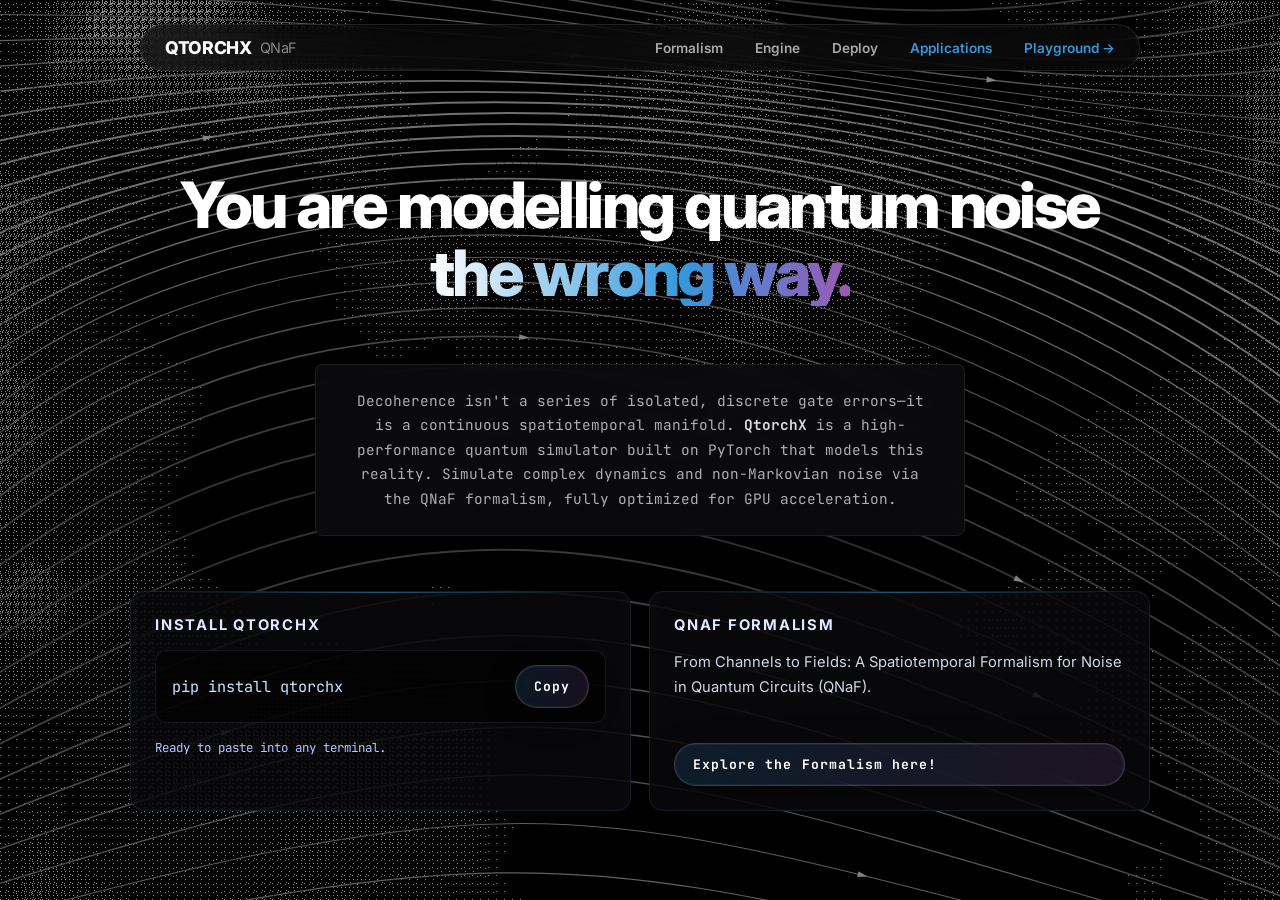
==== commit c44a6dd3: "added vqe 1st and 2nd energy level" ====
--- a/static/index.html
+++ b/static/index.html
@@ -634,6 +634,7 @@
             <a href="#formalism">Formalism</a>
             <a href="#engine">Engine</a>
             <a href="#deploy">Deploy</a>
+            <a href="real-world-applications.html" style="color:#3498db;">Applications</a>
             <a href="playground.html" style="color:#3498db;">Playground →</a>
         </div>
     </div>
@@ -1242,4 +1243,4 @@
         }
     </script>
 </body>
-</html>+</html>
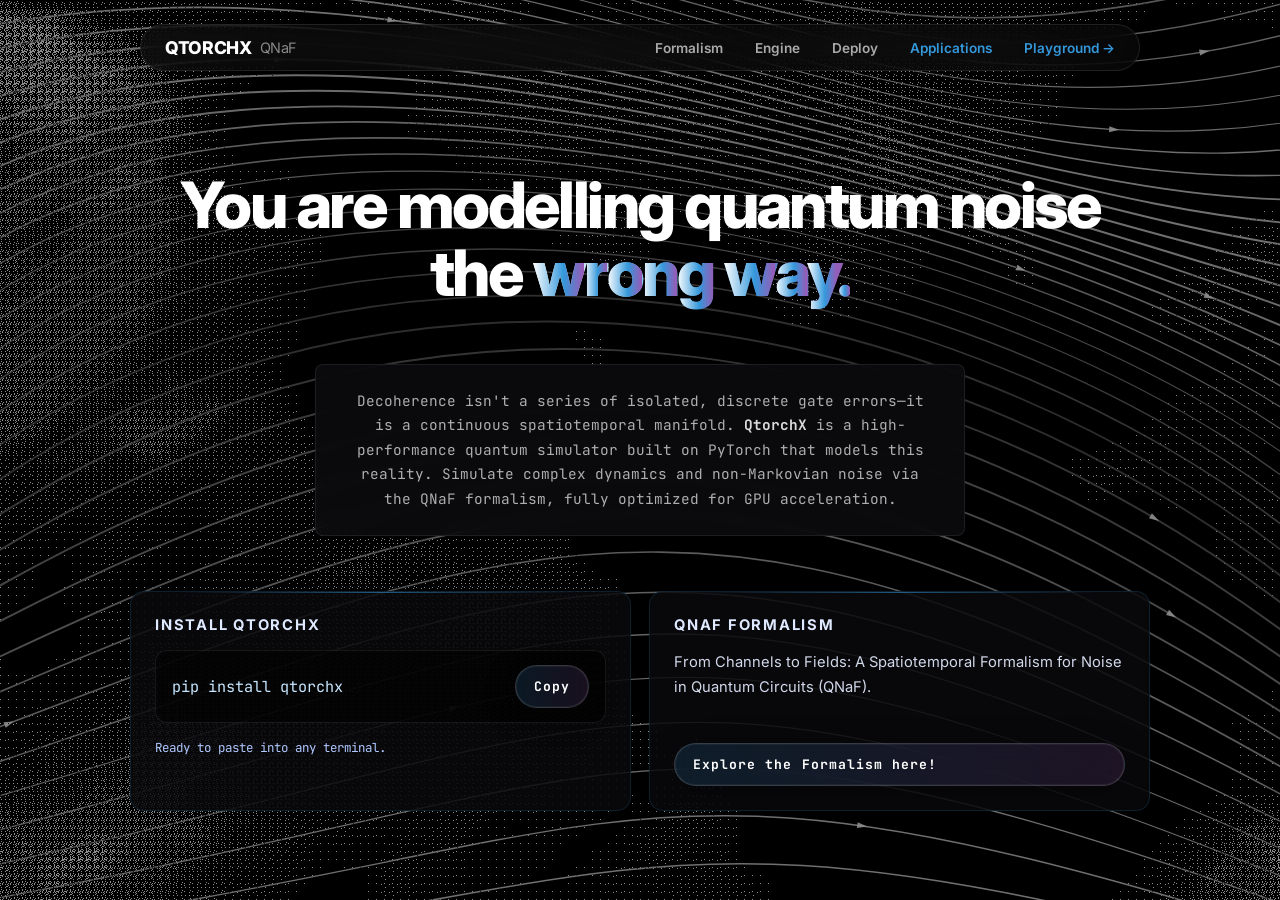
==== commit 2a3642a0: "proximity characters" ====
--- a/static/index.html
+++ b/static/index.html
@@ -4,7 +4,8 @@
     <meta charset="UTF-8">
     <meta name="viewport" content="width=device-width, initial-scale=1.0">
     <title>QtorchX - The QNaF Engine</title>
-    <link href="https://fonts.googleapis.com/css2?family=Inter:wght@400;600;800&family=JetBrains+Mono:wght@400;700&display=swap" rel="stylesheet">
+    <link href="https://fonts.googleapis.com/css2?family=Inter:wght@100..900&family=JetBrains+Mono:wght@400;700&display=swap" rel="stylesheet">
+    <link rel="stylesheet" href="variable-proximity.css">
     
     <style>
         *, *::before, *::after { box-sizing: border-box; }
@@ -643,9 +644,9 @@
         
         <!-- ══ SECTION 1: HERO ══ -->
         <section class="section" id="hero">
-            <h1 class="hero-title">
+            <h1 class="hero-title" data-proximity>
                 <span class="inverse-text">You are modelling quantum noise</span><br>
-                <span class="gradient-text">the wrong way.</span>
+                <span style="color:#fff">the </span><span class="gradient-text">wrong way.</span>
             </h1>
             <p class="hero-subtext">
     Decoherence isn't a series of isolated, discrete gate errors—it is a continuous spatiotemporal manifold. <strong>QtorchX</strong> is a high-performance quantum simulator built on PyTorch that models this reality. Simulate complex dynamics and non-Markovian noise via the QNaF formalism, fully optimized for GPU acceleration.
@@ -1242,5 +1243,17 @@
             });
         }
     </script>
+    <script src="variable-proximity.js"></script>
+    <script>
+        (function() {
+            var el = document.querySelector('[data-proximity]');
+            if (el) new VariableProximity(el, {
+                radius: 120,
+                falloff: 'gaussian',
+                fromSettings: "'wght' 800",
+                toSettings: "'wght' 900"
+            });
+        })();
+    </script>
 </body>
 </html>
--- a/static/variable-proximity.css
+++ b/static/variable-proximity.css
@@ -0,0 +1,15 @@
+[data-proximity] span {
+  will-change: font-variation-settings;
+}
+
+.sr-only {
+  position: absolute;
+  width: 1px;
+  height: 1px;
+  padding: 0;
+  margin: -1px;
+  overflow: hidden;
+  clip: rect(0, 0, 0, 0);
+  white-space: nowrap;
+  border-width: 0;
+}
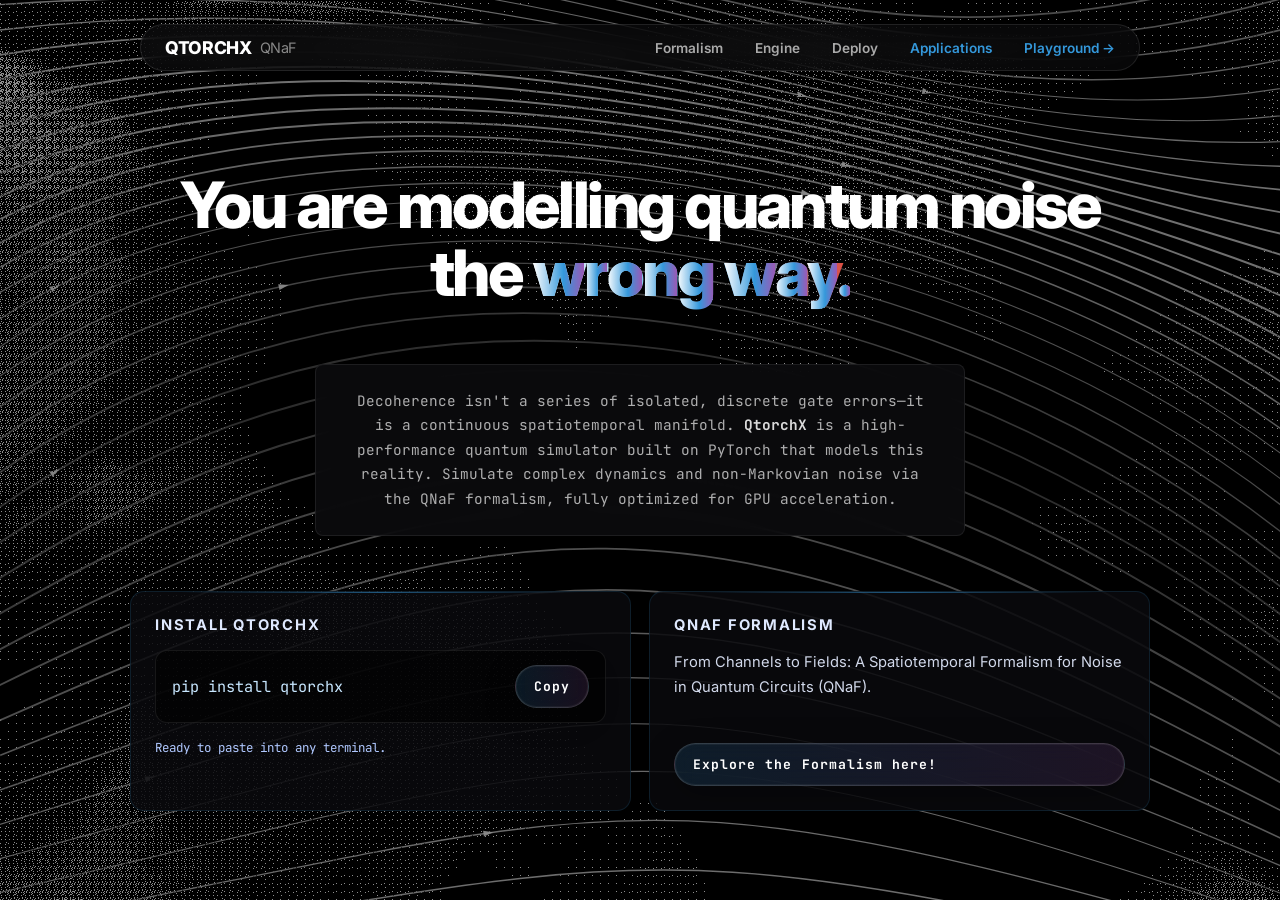
==== commit ba48b0e0: "vqe fix" ====
--- a/static/index.html
+++ b/static/index.html
@@ -85,7 +85,7 @@
         }
         .inverse-text { color: #fff; mix-blend-mode: difference; }
         .gradient-text {
-            background: linear-gradient(90deg, #fff 0%, #3498db 60%, #9b59b6 100%);
+            background: linear-gradient(90deg, #fff 0%, #3498db 60%, #e74c3c 100%);
             -webkit-background-clip: text; -webkit-text-fill-color: transparent;
             display: inline-block;
         }
@@ -358,7 +358,7 @@
             -webkit-background-clip: text; -webkit-text-fill-color: transparent; display: block;
         }
         .title-blue {
-            background: linear-gradient(110deg, #fff 0%, #3498db 55%, #9b59b6 100%);
+            background: linear-gradient(110deg, #fff 0%, #3498db 55%, #e74c3c 100%);
             -webkit-background-clip: text; -webkit-text-fill-color: transparent; display: block;
         }
  
@@ -499,9 +499,9 @@
         .ch-2 { border: 1px solid rgba(231,76,60,0.15); }
         .ch-2::before { background: linear-gradient(90deg,transparent,rgba(231,76,60,0.4),transparent); }
         .ch-2:hover { border-color: rgba(231,76,60,0.38); }
-        .ch-3 { border: 1px solid rgba(155,89,182,0.15); }
-        .ch-3::before { background: linear-gradient(90deg,transparent,rgba(155,89,182,0.4),transparent); }
-        .ch-3:hover { border-color: rgba(155,89,182,0.38); }
+        .ch-3 { border: 1px solid rgba(231,76,60,0.15); }
+        .ch-3::before { background: linear-gradient(90deg,transparent,rgba(231,76,60,0.4),transparent); }
+        .ch-3:hover { border-color: rgba(231,76,60,0.38); }
         .ch-4 { border: 1px solid rgba(46,204,113,0.12); }
         .ch-4::before { background: linear-gradient(90deg,transparent,rgba(46,204,113,0.35),transparent); }
         .ch-4:hover { border-color: rgba(46,204,113,0.32); }
@@ -546,8 +546,8 @@
         }
         .deploy-card-code { border: 1px solid rgba(52,152,219,0.15); }
         .deploy-card-code::before { background: linear-gradient(90deg,transparent,rgba(52,152,219,0.5),transparent); }
-        .deploy-card-bench { border: 1px solid rgba(155,89,182,0.15); }
-        .deploy-card-bench::before { background: linear-gradient(90deg,transparent,rgba(155,89,182,0.45),transparent); }
+        .deploy-card-bench { border: 1px solid rgba(231,76,60,0.15); }
+        .deploy-card-bench::before { background: linear-gradient(90deg,transparent,rgba(231,76,60,0.45),transparent); }
 
         .code-pre {
             flex: 1; min-height: 0; overflow-y: auto;
@@ -563,7 +563,7 @@
         .c-fn  { color: #3498db; }
         .c-str { color: #2ecc71; }
         .c-cmt { color: #666; font-style: italic; }
-        .c-num { color: #9b59b6; }
+        .c-num { color: #e74c3c; }
 
         .bench-table {
             flex: 1; min-height: 0; overflow: hidden;
@@ -750,7 +750,7 @@
             <div class="s3-inner">
 <h2 class="s2-title">
     <span class="dim">The Φ-Field</span>
-    <span style="background:linear-gradient(90deg,#3498db,#9b59b6);-webkit-background-clip:text;-webkit-text-fill-color:transparent;display:inline-block;"> Manifold.</span>
+    <span style="background:linear-gradient(90deg,#3498db,#e74c3c);-webkit-background-clip:text;-webkit-text-fill-color:transparent;display:inline-block;"> Manifold.</span>
 </h2>
 <p class="s2-sub">
     QNaF decomposes decoherence into <strong>six coupled latent channels</strong> Φ ∈ ℝ⁶, each encoding a distinct physical mechanism. Field activity percentages from empirical decomposition.
@@ -767,7 +767,7 @@
             <span style="font-family:'JetBrains Mono',monospace;font-size:0.6rem;color:#3498db;background:rgba(52,152,219,0.1);border:1px solid rgba(52,152,219,0.25);padding:2px 7px;border-radius:99px;">59.7%</span>
         </div>
         <div style="height:2px;background:rgba(255,255,255,0.06);border-radius:1px;margin-bottom:8px;flex-shrink:0;">
-            <div style="height:100%;width:59.7%;background:linear-gradient(90deg,#3498db,#9b59b6);border-radius:1px;"></div>
+            <div style="height:100%;width:59.7%;background:linear-gradient(90deg,#3498db,#e74c3c);border-radius:1px;"></div>
         </div>
         <h3 class="ch-name"><span style="background:linear-gradient(110deg,#fff 0%,#3498db 80%);-webkit-background-clip:text;-webkit-text-fill-color:transparent;">Non-Markovian<br>Persistence</span></h3>
         <p class="ch-eq">Each qubit carries forward a decaying fraction of its own noise history into the next timestep.</p>
@@ -800,13 +800,13 @@
     <!-- Φ₄ — Nonlocal Bleed (0.1%) -->
     <div class="ch-card ch-3">
         <div style="display:flex;justify-content:space-between;align-items:center;margin-bottom:4px;">
-            <p class="ch-idx" style="color:#9b59b6;font-family:'JetBrains Mono',monospace;font-size:0.58rem;letter-spacing:0.1em;text-transform:uppercase;margin:0;">Φ₃ — Nonlocal Bleed</p>
-            <span style="font-family:'JetBrains Mono',monospace;font-size:0.6rem;color:#9b59b6;background:rgba(155,89,182,0.07);border:1px solid rgba(155,89,182,0.2);padding:2px 7px;border-radius:99px;">0.1%</span>
+            <p class="ch-idx" style="color:#e74c3c;font-family:'JetBrains Mono',monospace;font-size:0.58rem;letter-spacing:0.1em;text-transform:uppercase;margin:0;">Φ₃ — Nonlocal Bleed</p>
+            <span style="font-family:'JetBrains Mono',monospace;font-size:0.6rem;color:#e74c3c;background:rgba(231,76,60,0.07);border:1px solid rgba(231,76,60,0.2);padding:2px 7px;border-radius:99px;">0.1%</span>
         </div>
         <div style="height:2px;background:rgba(255,255,255,0.06);border-radius:1px;margin-bottom:8px;flex-shrink:0;">
-            <div style="height:100%;width:0.1%;background:#9b59b6;border-radius:1px;min-width:3px;"></div>
+            <div style="height:100%;width:0.1%;background:#e74c3c;border-radius:1px;min-width:3px;"></div>
         </div>
-        <h3 class="ch-name"><span style="background:linear-gradient(110deg,#fff 0%,#9b59b6 80%);-webkit-background-clip:text;-webkit-text-fill-color:transparent;">Long-Range<br>Coupling</span></h3>
+        <h3 class="ch-name"><span style="background:linear-gradient(110deg,#fff 0%,#e74c3c 80%);-webkit-background-clip:text;-webkit-text-fill-color:transparent;">Long-Range<br>Coupling</span></h3>
         <p class="ch-eq">Correlations reach across the device even without a direct gate connection, fading with graph distance.</p></div>
 
     <!-- Φ₅ — Nonlinear Saturation (4.8%) -->
@@ -862,7 +862,7 @@
                 <p class="s2-kicker">Benchmarks & Integration / Section 04</p>
                 <h2 class="s2-title">
                     <span class="dim">From Field to</span>
-                    <span style="background:linear-gradient(90deg,#9b59b6,#3498db);-webkit-background-clip:text;-webkit-text-fill-color:transparent;display:inline-block;"> Circuit.</span>
+                    <span style="background:linear-gradient(90deg,#e74c3c,#3498db);-webkit-background-clip:text;-webkit-text-fill-color:transparent;display:inline-block;"> Circuit.</span>
                 </h2>
                 <p class="s2-sub">
                     Drop-in PyTorch API. Validated against <strong>Qiskit Aer</strong> on Bell, GHZ, and QFT benchmarks.
@@ -908,7 +908,7 @@
 
                     <!-- RIGHT: Benchmarks -->
                     <div class="deploy-card deploy-card-bench">
-                        <p class="card-tag" style="color:#9b59b6;flex-shrink:0;margin-bottom:8px;font-family:'JetBrains Mono',monospace;font-size:0.62rem;letter-spacing:0.14em;text-transform:uppercase;">Benchmark Results vs Qiskit Aer</p>
+                        <p class="card-tag" style="color:#e74c3c;flex-shrink:0;margin-bottom:8px;font-family:'JetBrains Mono',monospace;font-size:0.62rem;letter-spacing:0.14em;text-transform:uppercase;">Benchmark Results vs Qiskit Aer</p>
                         <div class="bench-table">
                             <div class="bench-header">
                                 <span>Circuit</span>
